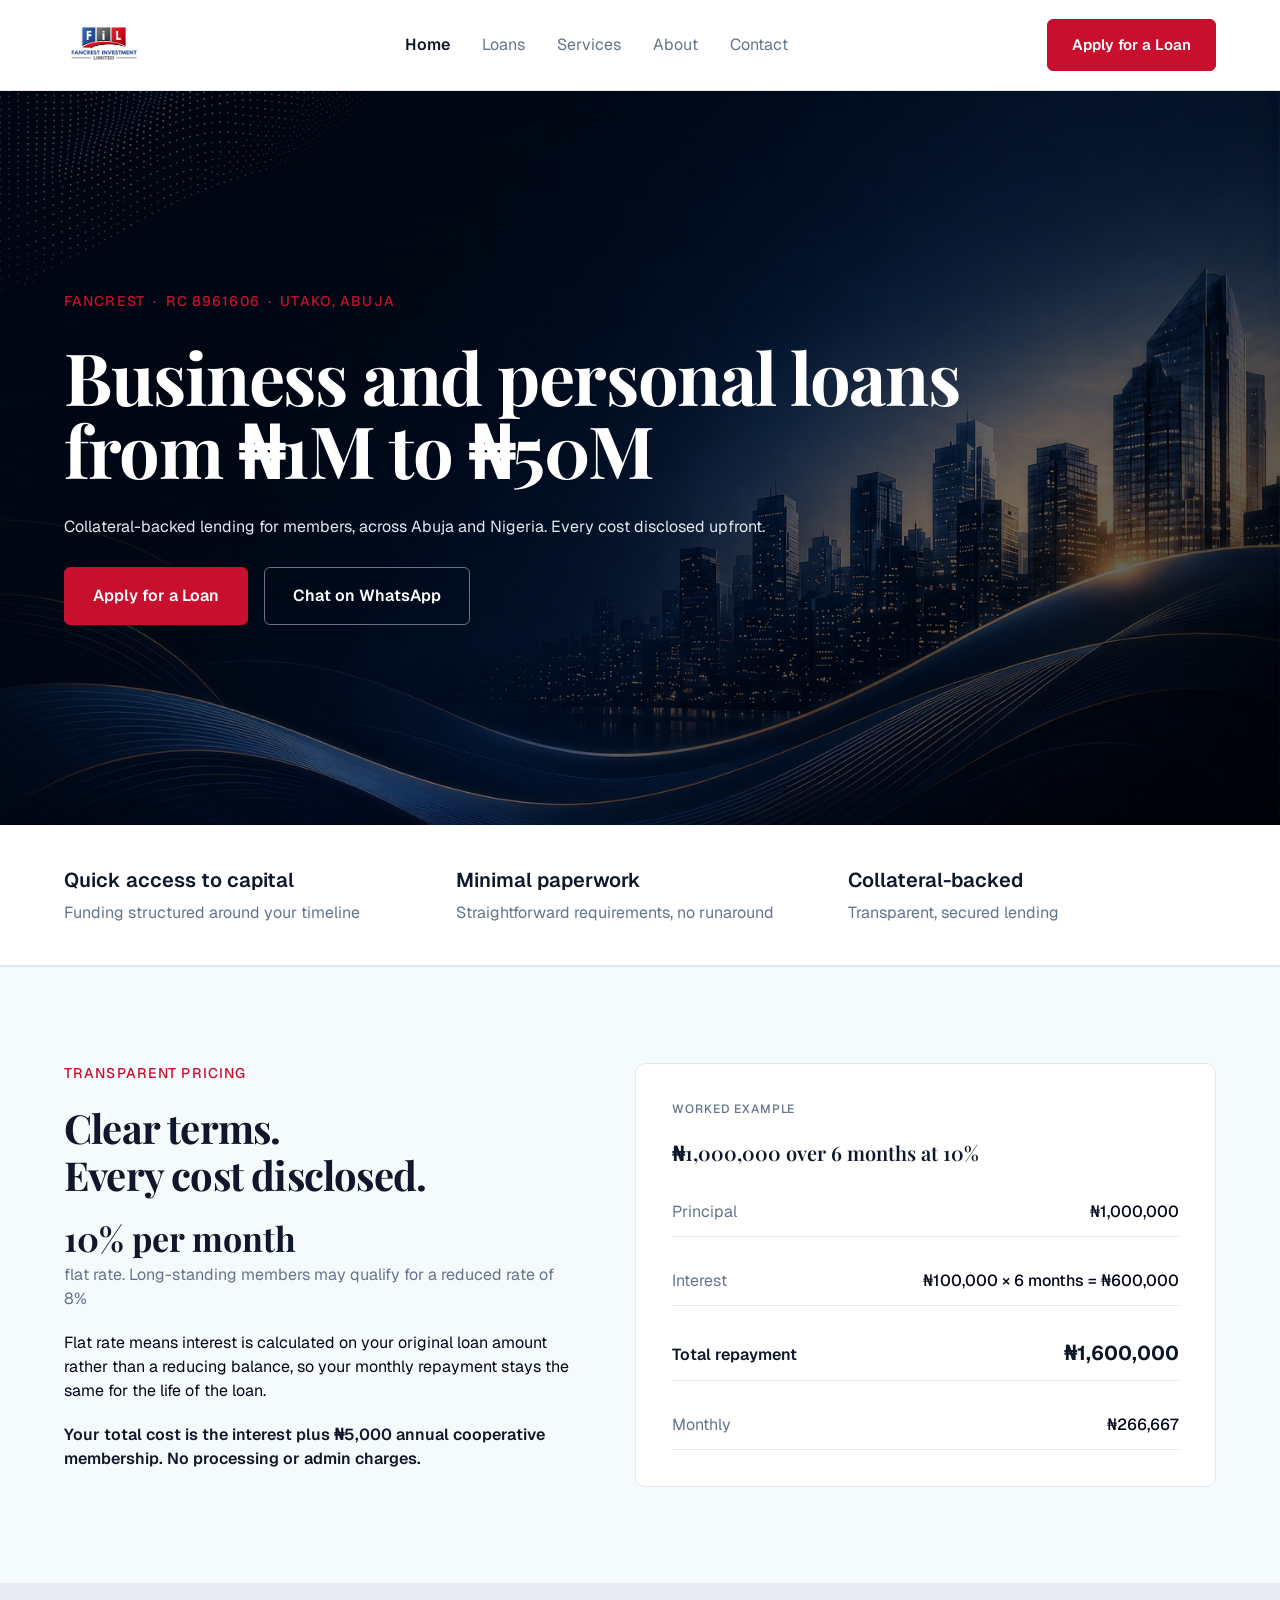
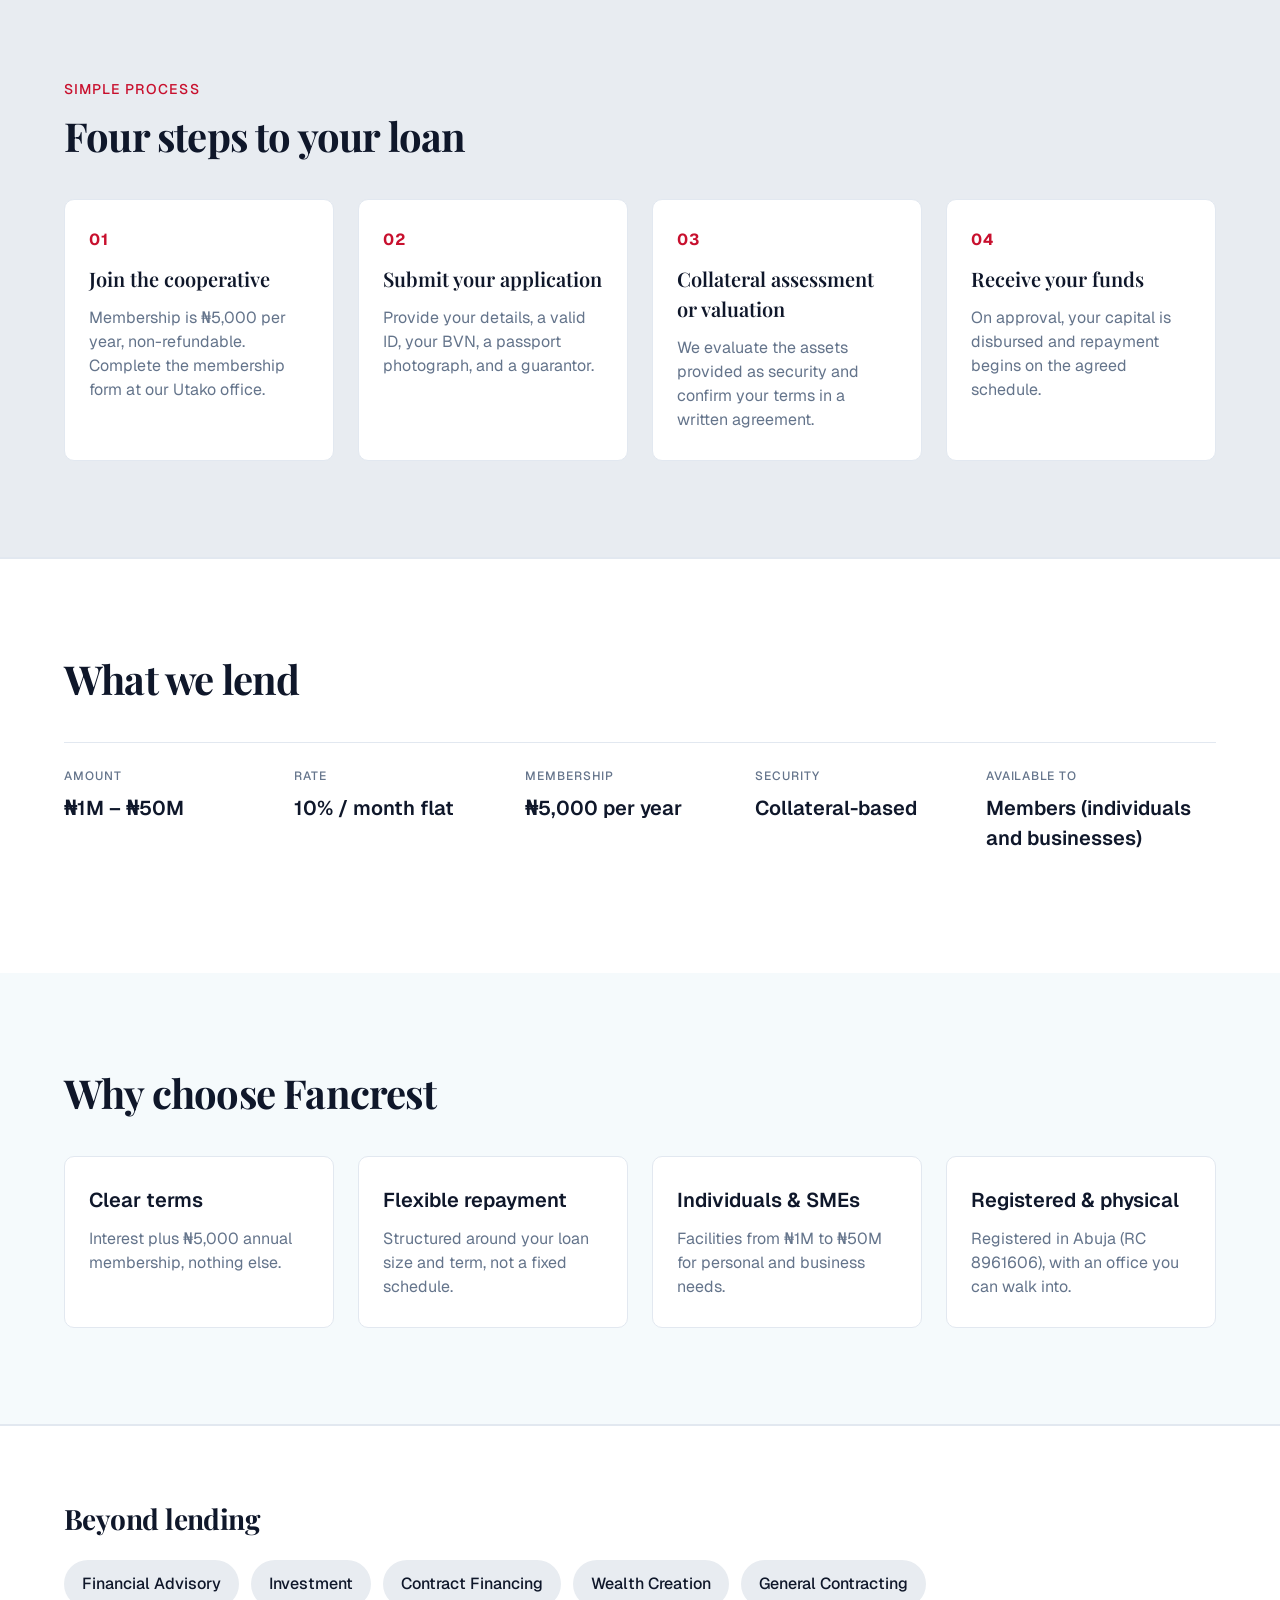
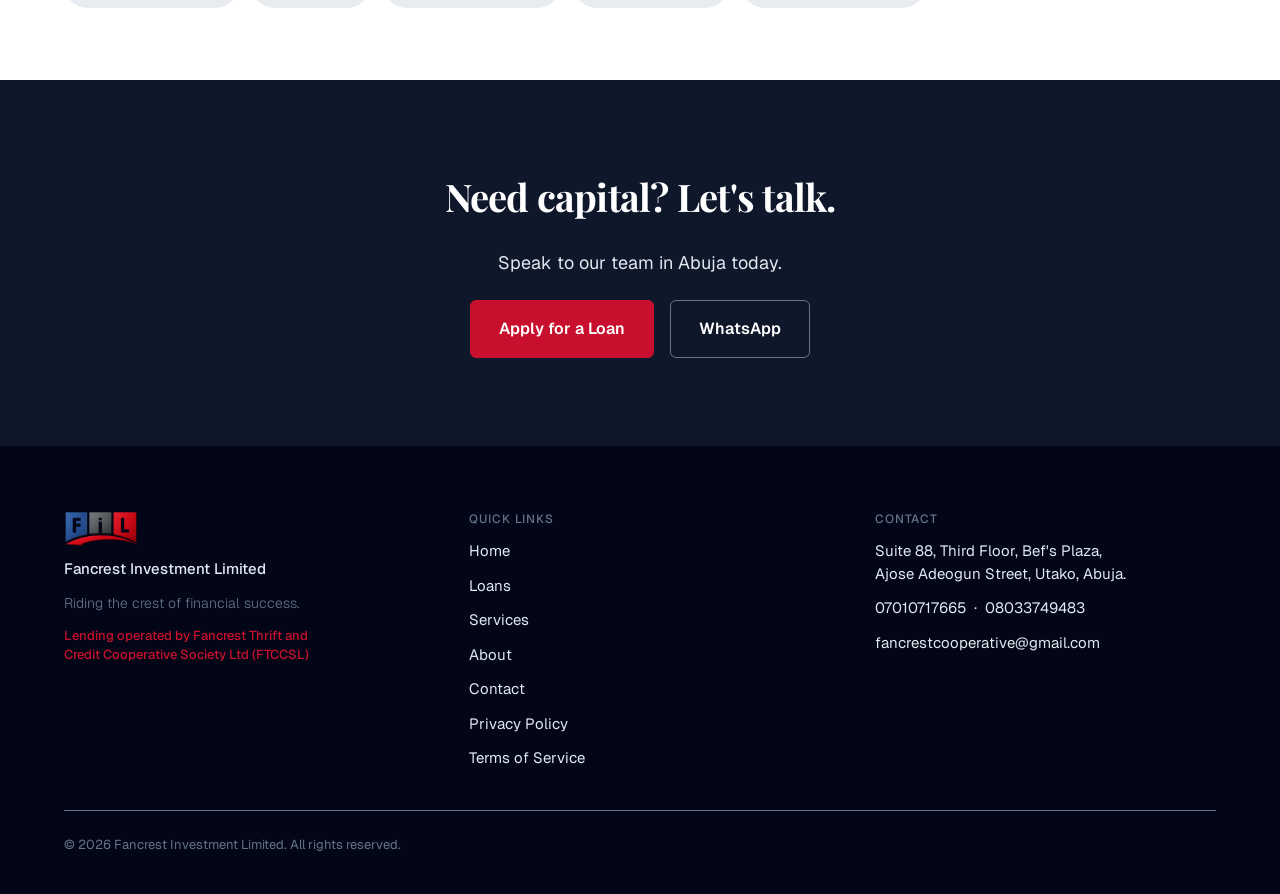
==== index.html @ 616acfeb "Fancrest website" ====
<!DOCTYPE html>
<html lang="en">
<head>
<meta charset="UTF-8">
<meta name="viewport" content="width=device-width, initial-scale=1">
<title>Fancrest Investment Limited: Business and personal loans from ₦1M to ₦50M</title>
<meta name="description" content="Collateral-backed lending for members, across Abuja and Nigeria. Every cost disclosed upfront. Fancrest Investment Limited, RC 8961606.">
<link rel="preconnect" href="https://fonts.googleapis.com">
<link rel="preconnect" href="https://fonts.gstatic.com" crossorigin>
<link href="https://fonts.googleapis.com/css2?family=Geist:wght@300;400;500;600;700&family=Playfair+Display:wght@600;700&display=swap" rel="stylesheet">
<link rel="icon" href="assets/fancrest-logo.png">
<link rel="stylesheet" href="styles.css">
<script>document.documentElement.classList.add('js');</script>
</head>
<body>

<!-- ============================ Nav (fixed to top) ============================ -->
<header class="site-nav">
  <div class="nav-inner">
    <a class="nav-logo" href="index.html" aria-label="Fancrest Investment Limited home page">
      <img src="assets/fancrest-logo.png" alt="Fancrest Investment Limited">
    </a>

    <nav class="nav-links" id="primary-nav" aria-label="Primary">
      <a href="index.html" class="is-current" aria-current="page">Home</a>
      <a href="loans.html">Loans</a>
      <a href="services.html">Services</a>
      <a href="about.html">About</a>
      <a href="contact.html">Contact</a>
    </nav>

    <div class="nav-actions">
      <a class="btn btn-primary btn-nav" href="contact.html">Apply for a Loan</a>
      <button class="nav-burger" type="button" aria-controls="primary-nav" aria-expanded="false">
        <span class="burger-bars" aria-hidden="true"></span>
        <span class="visually-hidden">Menu</span>
      </button>
    </div>
  </div>
</header>

<main>

  <!-- ============================ Hero ============================ -->
  <section class="hero">
    <div class="hero-media" aria-hidden="true">
      <img src="assets/hero-skyline.png" alt="">
      <span class="hero-scrim"></span>
    </div>

    <div class="container hero-inner">
      <p class="eyebrow eyebrow-on-dark">FANCREST&nbsp; ·&nbsp; RC 8961606&nbsp; ·&nbsp; UTAKO, ABUJA</p>
      <h1 class="hero-title">Business and personal loans from ₦1M to ₦50M</h1>
      <p class="hero-sub">Collateral-backed lending for members, across Abuja and Nigeria. Every cost disclosed upfront.</p>
      <div class="btn-row">
        <a class="btn btn-primary" href="contact.html">Apply for a Loan</a>
        <a class="btn btn-ghost" href="https://wa.me/2347010717665">Chat on WhatsApp</a>
      </div>
    </div>
  </section>

  <!-- ============================ Trust strip ============================ -->
  <section class="trust-strip">
    <div class="container trust-grid">
      <div class="trust-item">
        <p class="trust-title">Quick access to capital</p>
        <p class="trust-desc">Funding structured around your timeline</p>
      </div>
      <div class="trust-item">
        <p class="trust-title">Minimal paperwork</p>
        <p class="trust-desc">Straightforward requirements, no runaround</p>
      </div>
      <div class="trust-item">
        <p class="trust-title">Collateral-backed</p>
        <p class="trust-desc">Transparent, secured lending</p>
      </div>
    </div>
  </section>

  <!-- ============================ Rate transparency ============================ -->
  <section class="section section-rule rate">
    <div class="container rate-grid">

      <div class="rate-copy">
        <p class="eyebrow">TRANSPARENT PRICING</p>
        <h2 class="h2">Clear terms.<br>Every cost disclosed.</h2>

        <div class="rate-headline">
          <p class="rate-figure">10% per month</p>
          <p class="rate-note">flat rate. Long-standing members may qualify for a reduced rate of 8%</p>
        </div>

        <p class="body-text">Flat rate means interest is calculated on your original loan amount rather than a reducing balance, so your monthly repayment stays the same for the life of the loan.</p>
        <p class="body-text body-strong">Your total cost is the interest plus ₦5,000 annual cooperative membership. No processing or admin charges.</p>
      </div>

      <div class="card example-card">
        <p class="overline">WORKED EXAMPLE</p>
        <p class="example-title">₦1,000,000 over 6 months at 10%</p>

        <div class="example-row">
          <span class="example-label">Principal</span>
          <span class="example-value">₦1,000,000</span>
        </div>
        <div class="example-row">
          <span class="example-label">Interest</span>
          <span class="example-value">₦100,000 × 6 months = ₦600,000</span>
        </div>
        <div class="example-row example-row-total">
          <span class="example-label-total">Total repayment</span>
          <span class="example-value-total">₦1,600,000</span>
        </div>
        <div class="example-row">
          <span class="example-label">Monthly</span>
          <span class="example-value">₦266,667</span>
        </div>
      </div>

    </div>
  </section>

  <!-- ============================ How to get started ============================ -->
  <section class="section steps">
    <div class="container">
      <div class="section-head">
        <p class="eyebrow">SIMPLE PROCESS</p>
        <h2 class="h2">Four steps to your loan</h2>
      </div>

      <div class="steps-grid">
        <div class="card step">
          <p class="step-num">01</p>
          <p class="step-title">Join the cooperative</p>
          <p class="step-desc">Membership is ₦5,000 per year, non-refundable. Complete the membership form at our Utako office.</p>
        </div>
        <div class="card step">
          <p class="step-num">02</p>
          <p class="step-title">Submit your application</p>
          <p class="step-desc">Provide your details, a valid ID, your BVN, a passport photograph, and a guarantor.</p>
        </div>
        <div class="card step">
          <p class="step-num">03</p>
          <p class="step-title">Collateral assessment or valuation</p>
          <p class="step-desc">We evaluate the assets provided as security and confirm your terms in a written agreement.</p>
        </div>
        <div class="card step">
          <p class="step-num">04</p>
          <p class="step-title">Receive your funds</p>
          <p class="step-desc">On approval, your capital is disbursed and repayment begins on the agreed schedule.</p>
        </div>
      </div>
    </div>
  </section>

  <!-- ============================ What we lend ============================ -->
  <section class="section section-rule lend">
    <div class="container">
      <h2 class="h2 section-head">What we lend</h2>

      <dl class="detail-grid">
        <div class="detail">
          <dt class="overline">AMOUNT</dt>
          <dd class="detail-value">₦1M – ₦50M</dd>
        </div>
        <div class="detail">
          <dt class="overline">RATE</dt>
          <dd class="detail-value">10% / month flat</dd>
        </div>
        <div class="detail">
          <dt class="overline">MEMBERSHIP</dt>
          <dd class="detail-value">₦5,000 per year</dd>
        </div>
        <div class="detail">
          <dt class="overline">SECURITY</dt>
          <dd class="detail-value">Collateral-based</dd>
        </div>
        <div class="detail">
          <dt class="overline">AVAILABLE TO</dt>
          <dd class="detail-value">Members (individuals and businesses)</dd>
        </div>
      </dl>
    </div>
  </section>

  <!-- ============================ Why choose Fancrest ============================ -->
  <section class="section why">
    <div class="container">
      <h2 class="h2 section-head">Why choose Fancrest</h2>

      <div class="why-grid">
        <div class="card why-card">
          <p class="why-title">Clear terms</p>
          <p class="why-desc">Interest plus ₦5,000 annual membership, nothing else.</p>
        </div>
        <div class="card why-card">
          <p class="why-title">Flexible repayment</p>
          <p class="why-desc">Structured around your loan size and term, not a fixed schedule.</p>
        </div>
        <div class="card why-card">
          <p class="why-title">Individuals &amp; SMEs</p>
          <p class="why-desc">Facilities from ₦1M to ₦50M for personal and business needs.</p>
        </div>
        <div class="card why-card">
          <p class="why-title">Registered &amp; physical</p>
          <p class="why-desc">Registered in Abuja (RC 8961606), with an office you can walk into.</p>
        </div>
      </div>
    </div>
  </section>

  <!-- ============================ Beyond lending ============================ -->
  <section class="section section-rule beyond">
    <div class="container">
      <h2 class="h3">Beyond lending</h2>
      <ul class="chips">
        <li class="chip">Financial Advisory</li>
        <li class="chip">Investment</li>
        <li class="chip">Contract Financing</li>
        <li class="chip">Wealth Creation</li>
        <li class="chip">General Contracting</li>
      </ul>
    </div>
  </section>

  <!-- ============================ Closing CTA ============================ -->
  <section class="closing-cta">
    <div class="container closing-inner">
      <h2 class="closing-title">Need capital? Let's talk.</h2>
      <p class="closing-sub">Speak to our team in Abuja today.</p>
      <div class="btn-row">
        <a class="btn btn-primary" href="contact.html">Apply for a Loan</a>
        <a class="btn btn-ghost" href="https://wa.me/2347010717665">WhatsApp</a>
      </div>
    </div>
  </section>

</main>

<!-- ============================ Footer ============================ -->
<footer class="site-footer">
  <div class="container">
    <div class="footer-columns">

      <div class="footer-brand">
        <span class="footer-logo">
          <img src="assets/fancrest-logo.png" alt="Fancrest Investment Limited">
        </span>
        <p class="footer-company">Fancrest Investment Limited</p>
        <p class="footer-tagline">Riding the crest of financial success.</p>
        <p class="footer-coop">Lending operated by Fancrest Thrift and<br>Credit Cooperative Society Ltd (FTCCSL)</p>
      </div>

      <nav class="footer-col" aria-label="Quick links">
        <p class="overline">QUICK LINKS</p>
        <a href="index.html">Home</a>
        <a href="loans.html">Loans</a>
        <a href="services.html">Services</a>
        <a href="about.html">About</a>
        <a href="contact.html">Contact</a>
        <a href="#">Privacy Policy</a>
        <a href="#">Terms of Service</a>
      </nav>

      <div class="footer-col">
        <p class="overline">CONTACT</p>
        <address class="footer-address">
          Suite 88, Third Floor, Bef's Plaza,<br>
          Ajose Adeogun Street, Utako, Abuja.
        </address>
        <p class="footer-line">
          <a href="tel:+2347010717665">07010717665</a>&nbsp; ·&nbsp;
          <a href="tel:+2348033749483">08033749483</a>
        </p>
        <p class="footer-line">
          <a href="mailto:fancrestcooperative@gmail.com">fancrestcooperative@gmail.com</a>
        </p>
      </div>

    </div>

    <div class="footer-bottom">
      <p>© 2026 Fancrest Investment Limited. All rights reserved.</p>
    </div>
  </div>
</footer>

<!-- Sticky action bar, mobile only -->
<div class="mobile-bar">
  <a class="btn btn-primary" href="contact.html">Apply for a Loan</a>
  <a class="btn btn-outline" href="https://wa.me/2347010717665">WhatsApp</a>
</div>

<script>
(function () {
  var nav   = document.querySelector('.site-nav');
  var btn   = nav && nav.querySelector('.nav-burger');
  var panel = document.getElementById('primary-nav');

  // Without all three, the CSS would hide the links behind a button that
  // cannot open them. Drop the flag and leave the links visible instead.
  if (!nav || !btn || !panel) {
    document.documentElement.classList.remove('js');
    return;
  }

  function setOpen(open) {
    nav.classList.toggle('is-open', open);
    btn.setAttribute('aria-expanded', open ? 'true' : 'false');
  }

  btn.addEventListener('click', function () {
    setOpen(!nav.classList.contains('is-open'));
  });

  // Close after choosing a destination, or on Escape.
  Array.prototype.forEach.call(panel.querySelectorAll('a'), function (link) {
    link.addEventListener('click', function () { setOpen(false); });
  });

  document.addEventListener('keydown', function (e) {
    if ((e.key === 'Escape' || e.keyCode === 27) && nav.classList.contains('is-open')) {
      setOpen(false);
      btn.focus();
    }
  });
})();
</script>

</body>
</html>
---- styles.css ----
/* =====================================================================
   Fancrest — Home
   Built from Figma: file 5HPvo4VsJf4KyCclDXENmG
   Section "fancrest  with illustration" › frame "Home" (node 105:8652)
   Desktop reference width 1440. Mobile breakpoint at max-width 768px.
   ===================================================================== */

/* ---------------------------------------------------------------------
   Theme tokens
   Colours below mirror the Figma colour variables 1:1. Never hardcode a
   hex value in a rule — add or reuse a token here instead.
   --------------------------------------------------------------------- */
:root {
  /* Figma variables — color/* */
  --color-navy:       #0f172a;
  --color-red-cta:    #c8102e;  /* CTA buttons only */
  --color-card:       #ffffff;
  --color-border:     #e2e8f0;
  --color-muted:      #e8ecf1;
  --color-muted-fg:   #64748b;
  --color-foreground: #020617;
  --color-background: #f8fafc;
  --color-success:    #059669;  /* WhatsApp / primary contact method */

  /* Canvas fill of the Home frame (local frame fill, not a published variable) */
  --color-page: #f5fafc;

  /* Type */
  --font-heading: "Playfair Display", Georgia, "Times New Roman", serif;
  --font-body: "Geist", -apple-system, BlinkMacSystemFont, "Segoe UI", Roboto, Helvetica, Arial, sans-serif;

  /* Layout */
  --nav-h: 91px;
  --gutter: 64px;
  --section-y: 96px;
  --content-max: 1312px;  /* 1440 frame minus the 64px gutters */
  --radius-card: 10px;
  --radius-btn: 6px;

  /* Card elevation used on the Loans page (navy at 8%) */
  --shadow-card: 0 2px 12px rgba(15, 23, 42, .08);

  /* Panel elevation used on the Services illustration panels and photo */
  --shadow-panel: 0 4px 6px -1px rgba(0, 0, 0, .1), 0 2px 4px -2px rgba(0, 0, 0, .1);
}

/* ---------------------------------------------------------------------
   Reset / base
   --------------------------------------------------------------------- */
*,
*::before,
*::after { box-sizing: border-box; }

html { -webkit-text-size-adjust: 100%; }

body {
  margin: 0;
  padding-top: var(--nav-h);       /* clears the fixed nav */
  background: var(--color-page);
  color: var(--color-foreground);
  font-family: var(--font-body);
  font-size: 16px;
  line-height: 1.5;
  -webkit-font-smoothing: antialiased;
}

h1, h2, h3, p, dl, dd, figure { margin: 0; }
ul { margin: 0; padding: 0; list-style: none; }
img { display: block; max-width: 100%; }
address { font-style: normal; }

a { color: inherit; }

:focus-visible {
  outline: 2px solid var(--color-red-cta);
  outline-offset: 3px;
}

/* ---------------------------------------------------------------------
   Layout primitives
   --------------------------------------------------------------------- */
.container {
  width: 100%;
  max-width: var(--content-max);
  margin-inline: auto;
}

.section {
  padding: var(--section-y) var(--gutter);
}

/* 2px top rule used between several bands */
.section-rule { border-top: 2px solid var(--color-border); }

.section-head { margin-bottom: 40px; }

/* ---------------------------------------------------------------------
   Shared type
   --------------------------------------------------------------------- */
.eyebrow {
  font-size: 14px;
  font-weight: 500;
  letter-spacing: 1.12px;
  color: var(--color-red-cta);
}

.overline {
  font-size: 12px;
  font-weight: 500;
  letter-spacing: 0.96px;
  color: var(--color-muted-fg);
}

.h2 {
  font-family: var(--font-heading);
  font-size: 40px;
  font-weight: 700;
  line-height: 1.18;
  letter-spacing: -0.8px;
  color: var(--color-navy);
}

.h3 {
  font-family: var(--font-heading);
  font-size: 28px;
  font-weight: 700;
  line-height: 1.5;
  letter-spacing: -0.56px;
  color: var(--color-navy);
}

.body-text { color: var(--color-foreground); }
.body-strong { font-weight: 600; color: var(--color-navy); }

.card {
  background: var(--color-card);
  border: 1px solid var(--color-border);
  border-radius: var(--radius-card);
}

/* ---------------------------------------------------------------------
   Buttons
   --------------------------------------------------------------------- */
.btn {
  display: inline-flex;
  align-items: center;
  justify-content: center;
  padding: 16px 28px;
  border-radius: var(--radius-btn);
  font-size: 16px;
  font-weight: 600;
  line-height: 1.5;
  text-decoration: none;
  white-space: nowrap;
  transition: background-color .18s ease, border-color .18s ease, opacity .18s ease;
}

.btn-primary {
  background: var(--color-red-cta);
  color: var(--color-card);
  border: 1.5px solid var(--color-red-cta);
}
.btn-primary:hover { opacity: .9; }

.btn-ghost {
  background: transparent;
  color: var(--color-card);
  border: 1.5px solid var(--color-muted-fg);
}
.btn-ghost:hover { border-color: var(--color-card); }

/* Outlined button for light backgrounds (sticky mobile bar) */
.btn-outline {
  background: transparent;
  color: var(--color-navy);
  border: 1.5px solid var(--color-border);
}
.btn-outline:hover { border-color: var(--color-muted-fg); }

.btn-row {
  display: flex;
  flex-wrap: wrap;
  gap: 16px;
}

/* ---------------------------------------------------------------------
   Nav — fixed to the top of the page
   --------------------------------------------------------------------- */
.site-nav {
  position: fixed;
  inset: 0 0 auto 0;
  z-index: 100;
  height: var(--nav-h);
  padding: 0 var(--gutter);
  background: var(--color-card);
  border-bottom: 1px solid var(--color-border);
}

.nav-inner {
  display: flex;
  align-items: center;
  align-content: center;
  justify-content: space-between;
  gap: 24px;
  height: 100%;
  max-width: var(--content-max);
  margin-inline: auto;
}

.nav-logo { flex-shrink: 0; }

.nav-logo img {
  width: 81px;
  height: 40px;
  object-fit: cover;
}

.nav-links {
  display: flex;
  align-items: center;
  gap: 32px;
  font-size: 16px;
}

.nav-links a {
  color: var(--color-muted-fg);
  text-decoration: none;
  white-space: nowrap;
}

.nav-links a:hover { color: var(--color-navy); }

.nav-links .is-current {
  color: var(--color-navy);
  font-weight: 600;
}

.btn-nav {
  padding: 14px 24px;
  font-size: 15px;
}

.nav-actions {
  display: flex;
  align-items: center;
  gap: 12px;
  flex-shrink: 0;
}

/* Hamburger — 44x44 hit target, revealed below 768px */
.nav-burger {
  display: none;
  position: relative;
  width: 44px;
  height: 44px;
  padding: 0;
  border: 1px solid var(--color-border);
  border-radius: var(--radius-btn);
  background: var(--color-card);
  cursor: pointer;
}

.burger-bars,
.burger-bars::before,
.burger-bars::after {
  position: absolute;
  left: 50%;
  width: 20px;
  height: 2px;
  margin-left: -10px;
  background: var(--color-navy);
  transition: transform .2s ease, opacity .2s ease;
}

.burger-bars {
  top: 50%;
  margin-top: -1px;
}

.burger-bars::before,
.burger-bars::after {
  content: "";
  left: 0;
  margin-left: 0;
}

.burger-bars::before { top: -6px; }
.burger-bars::after  { top: 6px; }

/* Bars morph into a cross while the panel is open */
.site-nav.is-open .burger-bars { background: transparent; }
.site-nav.is-open .burger-bars::before { transform: translateY(6px) rotate(45deg); }
.site-nav.is-open .burger-bars::after  { transform: translateY(-6px) rotate(-45deg); }

.visually-hidden {
  position: absolute;
  width: 1px;
  height: 1px;
  margin: -1px;
  padding: 0;
  overflow: hidden;
  clip-path: inset(50%);
  white-space: nowrap;
}

/* ---------------------------------------------------------------------
   Sticky action bar — mobile only, shown at the 768px breakpoint
   --------------------------------------------------------------------- */
.mobile-bar { display: none; }

/* ---------------------------------------------------------------------
   Hero
   --------------------------------------------------------------------- */
.hero {
  position: relative;
  padding: 200px var(--gutter);
  overflow: hidden;
  isolation: isolate;
}

.hero-media {
  position: absolute;
  inset: 0;
  z-index: -1;
}

.hero-media img {
  width: 100%;
  height: 100%;
  object-fit: cover;
}

.hero-scrim {
  position: absolute;
  inset: 0;
  background: linear-gradient(
    131.2deg,
    rgba(0, 0, 0, .571) 27.573%,
    rgba(0, 0, 0, .442) 56.012%,
    rgba(0, 0, 0, .68)  92.622%
  );
}

/* Copy sits in the shared container so it stays flush with every other
   band's left edge; the 900px cap reproduces the frame's copy column. */
.hero-inner {
  display: flex;
  flex-direction: column;
  align-items: flex-start;
  gap: 28px;
}

.hero-inner > * { max-width: 900px; }

.eyebrow-on-dark { color: var(--color-red-cta); }

.hero-title {
  font-family: var(--font-heading);
  font-size: 72px;
  font-weight: 700;
  line-height: 1.02;
  letter-spacing: -1.44px;
  color: var(--color-card);
}

.hero-sub {
  max-width: 708px;
  font-size: 16px;
  color: var(--color-border);
}

/* ---------------------------------------------------------------------
   Trust strip
   --------------------------------------------------------------------- */
.trust-strip {
  background: var(--color-card);
  padding: 40px var(--gutter);
}

.trust-grid {
  display: flex;
  gap: 24px;
}

.trust-item {
  flex: 1 1 0;
  min-width: 0;
  display: flex;
  flex-direction: column;
  gap: 6px;
}

.trust-title {
  font-size: 20px;
  font-weight: 600;
  color: var(--color-navy);
}

.trust-desc { color: var(--color-muted-fg); }

/* ---------------------------------------------------------------------
   Rate transparency
   --------------------------------------------------------------------- */
.rate-grid {
  display: flex;
  align-items: flex-start;
  gap: 64px;
}

.rate-copy {
  flex: 1 1 0;
  min-width: 0;
  display: flex;
  flex-direction: column;
  gap: 20px;
}

.rate-headline {
  display: flex;
  flex-direction: column;
  gap: 4px;
}

.rate-figure {
  font-family: var(--font-heading);
  font-size: 34px;
  font-weight: 700;
  line-height: 1.2;
  color: var(--color-navy);
}

.rate-note { color: var(--color-muted-fg); }

.example-card {
  flex: 1 1 0;
  min-width: 0;
  display: flex;
  flex-direction: column;
  gap: 20px;
  padding: 36px;
}

.example-title {
  font-family: var(--font-heading);
  font-size: 20px;
  font-weight: 600;
  color: var(--color-navy);
}

.example-row {
  display: flex;
  align-items: baseline;
  justify-content: space-between;
  gap: 16px;
  padding: 12px 0;
  border-bottom: 1px solid var(--color-border);
}

.example-label { color: var(--color-muted-fg); }

.example-value {
  font-weight: 500;
  color: var(--color-foreground);
  text-align: right;
}

.example-row-total { color: var(--color-navy); }

.example-label-total {
  font-size: 16px;
  font-weight: 600;
}

.example-value-total {
  font-size: 20px;
  font-weight: 700;
  text-align: right;
}

/* ---------------------------------------------------------------------
   How to get started
   --------------------------------------------------------------------- */
.steps { background: var(--color-muted); }

.section-head .eyebrow { margin-bottom: 12px; }

.steps-grid {
  display: flex;
  align-items: stretch;
  gap: 24px;
}

.step {
  flex: 1 1 0;
  min-width: 0;
  display: flex;
  flex-direction: column;
  gap: 12px;
  padding: 28px 24px;
}

.step-num {
  font-size: 16px;
  font-weight: 700;
  letter-spacing: 0.64px;
  color: var(--color-red-cta);
}

.step-title {
  font-family: var(--font-heading);
  font-size: 20px;
  font-weight: 600;
  color: var(--color-navy);
}

.step-desc { color: var(--color-muted-fg); }

/* ---------------------------------------------------------------------
   What we lend
   --------------------------------------------------------------------- */
.lend { background: var(--color-card); }

.detail-grid { display: flex; }

.detail {
  flex: 1 1 0;
  min-width: 0;
  display: flex;
  flex-direction: column;
  gap: 8px;
  padding: 24px 24px 24px 0;
  border-top: 1px solid var(--color-border);
}

.detail dd { margin: 0; }

.detail-value {
  font-size: 20px;
  font-weight: 600;
  color: var(--color-navy);
}

/* ---------------------------------------------------------------------
   Why choose Fancrest
   --------------------------------------------------------------------- */
.why-grid {
  display: flex;
  align-items: stretch;
  gap: 24px;
}

.why-card {
  flex: 1 1 0;
  min-width: 0;
  display: flex;
  flex-direction: column;
  gap: 12px;
  padding: 28px 24px;
}

.why-title {
  font-size: 20px;
  font-weight: 600;
  color: var(--color-navy);
}

.why-desc { color: var(--color-muted-fg); }

/* ---------------------------------------------------------------------
   Beyond lending
   --------------------------------------------------------------------- */
.beyond {
  background: var(--color-card);
  padding-block: 72px;
}

.beyond .h3 { margin-bottom: 20px; }

.chips {
  display: flex;
  flex-wrap: wrap;
  gap: 12px;
}

.chip {
  padding: 12px 18px;
  border-radius: 999px;
  background: var(--color-muted);
  font-size: 16px;
  font-weight: 500;
  color: var(--color-navy);
}

/* ---------------------------------------------------------------------
   Closing CTA
   --------------------------------------------------------------------- */
.closing-cta {
  background: var(--color-navy);
  padding: 88px var(--gutter);
}

.closing-inner {
  display: flex;
  flex-direction: column;
  align-items: center;
  gap: 24px;
  text-align: center;
}

.closing-inner .btn-row { justify-content: center; }

.closing-title {
  font-family: var(--font-heading);
  font-size: 38px;
  font-weight: 700;
  line-height: 1.5;
  letter-spacing: -0.76px;
  color: var(--color-card);
}

.closing-sub {
  font-size: 18px;
  color: var(--color-border);
}

/* ---------------------------------------------------------------------
   Footer
   --------------------------------------------------------------------- */
.site-footer {
  background: var(--color-foreground);
  padding: 64px var(--gutter) 40px;
}

.footer-columns {
  display: flex;
  align-items: flex-start;
  gap: 64px;
  margin-bottom: 40px;
}

.footer-brand,
.footer-col {
  flex: 1 1 0;
  min-width: 0;
  display: flex;
  flex-direction: column;
  gap: 12px;
}

/* Footer lockup crops into the logo mark, matching the frame's image fill */
.footer-logo {
  position: relative;
  display: block;
  width: 73px;
  height: 36px;
  overflow: hidden;
}

.footer-logo img {
  position: absolute;
  left: -38.66%;
  top: -38.1%;
  width: 180.49%;
  height: 243.81%;
  max-width: none;
}

.footer-company {
  font-size: 15px;
  font-weight: 500;
  color: var(--color-border);
}

.footer-tagline {
  font-size: 14px;
  font-weight: 300;
  color: var(--color-muted-fg);
}

.footer-coop {
  font-size: 13px;
  font-weight: 500;
  color: var(--color-red-cta);
}

.footer-col a,
.footer-address,
.footer-line {
  font-size: 15px;
  color: var(--color-border);
  text-decoration: none;
}

.footer-col a:hover { text-decoration: underline; }

.footer-bottom {
  padding-top: 24px;
  border-top: 1px solid var(--color-muted-fg);
}

.footer-bottom p {
  font-size: 13px;
  color: var(--color-muted-fg);
}

/* =====================================================================
   Loans page
   Figma: section "fancrest  with illustration" › frame "Loans" (105:8340)
   Everything above is shared; only the bands unique to Loans live here.
   ===================================================================== */

/* Loans paints its canvas with the published background token, and sets
   its section rhythm 8px tighter than Home */
.page-loans {
  background: var(--color-background);
  --section-y: 88px;
}

/* Inner-page heading sizes — Loans sets its section headings 2px smaller
   than Home, and its two-column subheads run tighter */
.h2-md { font-size: 38px; letter-spacing: -0.76px; }
.h3-tight { line-height: 1.2; }

.stack-24,
.stack-32 {
  display: flex;
  flex-direction: column;
  align-items: flex-start;
  width: 100%;
}

.stack-24 { gap: 24px; }
.stack-32 { gap: 32px; }

/* --- Hero: copy beside an at-a-glance card ------------------------------ */
.hero-split { padding-block: 96px; }

.hero-split .hero-scrim {
  background: linear-gradient(
    137.52deg,
    rgba(0, 0, 0, .571) 27.573%,
    rgba(0, 0, 0, .442) 56.012%,
    rgba(0, 0, 0, .68)  92.622%
  );
}

.hero-split-grid {
  display: flex;
  align-items: center;
  gap: 64px;
}

.hero-copy {
  flex: 1 1 0;
  min-width: 0;
  display: flex;
  flex-direction: column;
  align-items: flex-start;
  gap: 24px;
}

.hero-title-md {
  font-family: var(--font-heading);
  font-size: 48px;
  font-weight: 700;
  line-height: 1.12;
  letter-spacing: -0.96px;
  color: var(--color-card);
}

.glance-card {
  flex: 1 1 0;
  min-width: 0;
  padding: 32px;
  background: var(--color-card);
  border-radius: var(--radius-card);
  box-shadow: var(--shadow-card);
}

.glance-row {
  display: flex;
  align-items: baseline;
  justify-content: space-between;
  gap: 16px;
  padding: 14px 0;
  border-bottom: 1px solid var(--color-border);
}

.glance-label {
  font-size: 15px;
  color: var(--color-muted-fg);
}

.glance-value {
  font-size: 16px;
  font-weight: 600;
  color: var(--color-navy);
  text-align: right;
}

/* --- Membership explainer ----------------------------------------------- */
.membership {
  background: var(--color-muted);
  padding: 44px var(--gutter);
}

.membership-inner {
  display: flex;
  align-items: center;
  gap: 40px;
}

.membership-copy {
  flex: 1 1 0;
  min-width: 0;
  display: flex;
  flex-direction: column;
  gap: 8px;
}

.membership .btn {
  flex-shrink: 0;
  padding: 16px 24px;
}

/* --- Who we lend to ------------------------------------------------------ */
.type-grid {
  display: flex;
  align-items: stretch;
  gap: 24px;
  width: 100%;
}

.type-card {
  flex: 1 1 0;
  min-width: 0;
  display: flex;
  flex-direction: column;
  gap: 10px;
  padding: 28px 26px;
  background: var(--color-background);
  border: 1px solid var(--color-border);
  border-radius: var(--radius-card);
  box-shadow: var(--shadow-card);
}

/* Both lines run at 20px in the frame */
.type-title,
.type-desc { font-size: 20px; }

.type-title {
  font-weight: 600;
  color: var(--color-navy);
}

.type-desc { color: var(--color-muted-fg); }

/* --- Rate and terms ------------------------------------------------------ */
.rate-terms { background: var(--color-background); }

.examples-grid {
  display: flex;
  align-items: stretch;
  gap: 24px;
  width: 100%;
}

.example-card-sm {
  flex: 1 1 0;
  min-width: 0;
  display: flex;
  flex-direction: column;
  gap: 14px;
  padding: 32px;
  background: var(--color-card);
  border: 1px solid var(--color-border);
  border-radius: var(--radius-card);
}

/* Loans sets this in the body face, unlike the Home worked example */
.example-title-sm {
  font-size: 20px;
  font-weight: 600;
  color: var(--color-navy);
}

.example-row-sm {
  display: flex;
  align-items: baseline;
  justify-content: space-between;
  gap: 12px;
  padding: 11px 0;
  border-bottom: 1px solid var(--color-border);
  font-size: 14px;
}

.example-row-sm .example-label-total { font-size: 14px; }
.example-row-sm .example-value-total { font-size: 18px; }

.note-strong {
  font-size: 15px;
  font-weight: 500;
  color: var(--color-navy);
}

/* --- Collateral and requirements ----------------------------------------- */
.collateral-grid {
  display: flex;
  align-items: flex-start;
  gap: 48px;
  width: 100%;
}

.collateral-col {
  flex: 1 1 0;
  min-width: 0;
  display: flex;
  flex-direction: column;
  gap: 16px;
}

.spec-list {
  display: flex;
  flex-direction: column;
  gap: 16px;
  width: 100%;
  padding: 32px;
  background: var(--color-background);
  border: 1px solid var(--color-border);
  border-radius: 8px;
}

.spec-item {
  display: flex;
  flex-direction: column;
  gap: 3px;
}

.spec-term {
  font-size: 16px;
  font-weight: 600;
  color: var(--color-navy);
}

.spec-desc {
  font-size: 14px;
  color: var(--color-muted-fg);
}

/* --- FAQ ------------------------------------------------------------------ */
.faq { background: var(--color-background); }

.faq-list {
  display: flex;
  flex-direction: column;
  width: 100%;
}

.faq-item {
  display: flex;
  flex-direction: column;
  gap: 8px;
  padding: 22px 0;
  border-bottom: 1px solid var(--color-border);
}

.faq-q {
  font-size: 20px;
  font-weight: 600;
  color: var(--color-navy);
}

.faq-a { color: var(--color-muted-fg); }

/* =====================================================================
   Services page
   Figma: section "fancrest  with illustration" › frame "services" (105:8803)
   ===================================================================== */

.page-services { background: var(--color-card); }

/* --- Centred hero -------------------------------------------------------- */
.hero-center { padding-block: 96px; }

.hero-center .hero-scrim {
  background: linear-gradient(
    151.19deg,
    rgba(0, 0, 0, .571) 27.573%,
    rgba(0, 0, 0, .442) 56.012%,
    rgba(0, 0, 0, .68)  92.622%
  );
}

.hero-center-inner {
  display: flex;
  flex-direction: column;
  align-items: center;
  gap: 32px;
  text-align: center;
}

.hero-title-lg {
  max-width: 720px;
  font-family: var(--font-heading);
  font-size: 80px;
  font-weight: 700;
  line-height: 1;
  letter-spacing: -1.6px;
  color: var(--color-card);
}

.hero-center-inner .hero-sub { max-width: 720px; }

/* --- Alternating service bands ------------------------------------------- */
/* Inline padding and container width come from the shared tokens so the
   bands line up with the nav, footer and every other page. The Figma frame
   insets these bands to 100px against 64px elsewhere; that inconsistency is
   deliberately not reproduced. */
.service-band { padding: 80px var(--gutter); }

.band-white { background: var(--color-card); }
.band-muted { background: var(--color-muted); }

.service-row {
  display: flex;
  align-items: center;
  justify-content: center;
  gap: 48px;
}

.service-copy {
  flex: 1 1 0;
  min-width: 0;
  display: flex;
  flex-direction: column;
  align-items: flex-start;
  gap: 16px;
}

.service-title {
  font-family: var(--font-heading);
  font-size: 40px;
  font-weight: 600;
  line-height: 1.18;
  letter-spacing: -0.4px;
  color: var(--color-navy);
}

/* Lending sets its heading smaller than the five that follow */
.service-title-sm {
  font-size: 32px;
  letter-spacing: -0.32px;
}

.service-desc {
  font-size: 17px;
  color: var(--color-muted-fg);
}

.service-desc-sm { font-size: 16px; }

.service-link {
  font-size: 15px;
  font-weight: 600;
  color: var(--color-red-cta);
  text-decoration: none;
}

.service-link:hover { text-decoration: underline; }

/* Illustration panel — holds an exported SVG at its designed 420x298 */
.illus-panel {
  flex-shrink: 0;
  width: 476px;
  padding: 28px;
  display: flex;
  align-items: center;
  justify-content: center;
  border: 1px solid var(--color-border);
  border-radius: 14px;
  box-shadow: var(--shadow-panel);
}

.illus-panel img {
  width: 420px;
  height: 298px;
}

/* Panel sits in the opposite tone to its band */
.band-white .illus-panel { background: var(--color-muted); }
.band-muted .illus-panel { background: var(--color-card); }

/* Lending keeps the real office photograph rather than an illustration */
.service-photo {
  flex-shrink: 0;
  border-radius: 2px;
  overflow: hidden;
  box-shadow: var(--shadow-panel);
}

.service-photo img {
  width: 468px;
  height: 352px;
  object-fit: cover;
}

/* Loan facts under the Lending copy */
.fact-list { width: 100%; }

.fact-row {
  display: flex;
  align-items: baseline;
  justify-content: space-between;
  gap: 16px;
  padding: 12px 0;
  border-bottom: 1px solid var(--color-border);
}

.fact-label {
  font-size: 14px;
  color: var(--color-muted-fg);
}

.fact-value {
  font-size: 15px;
  font-weight: 600;
  color: var(--color-navy);
  text-align: right;
}

.btn-compact {
  padding: 15px 26px;
  font-size: 15px;
}

/* =====================================================================
   About page
   Figma: section "fancrest  with illustration" › frame "About" (105:8212)
   ===================================================================== */

.page-about {
  background: var(--color-background);
  --section-y: 88px;
}

/* --- Who we are ---------------------------------------------------------- */
.about-grid {
  display: flex;
  align-items: flex-start;
  gap: 64px;
  width: 100%;
}

.about-copy {
  flex: 1 1 0;
  min-width: 0;
  display: flex;
  flex-direction: column;
  gap: 18px;
}

.about-lead { color: var(--color-foreground); }

.about-close {
  font-weight: 500;
  color: var(--color-navy);
}

.about-photo { flex-shrink: 0; }

.about-photo img {
  width: 531px;
  height: 400px;
  object-fit: cover;
}

/* --- Mission and vision -------------------------------------------------- */
.mv-row {
  display: flex;
  align-items: stretch;
  gap: 24px;
  width: 100%;
}

.mv-card {
  flex: 1 1 0;
  min-width: 0;
  display: flex;
  flex-direction: column;
  gap: 12px;
  padding: 32px;
}

.mv-title {
  font-family: var(--font-heading);
  font-size: 22px;
  font-weight: 600;
  color: var(--color-navy);
}

.mv-desc { color: var(--color-muted-fg); }

/* --- What we stand for (navy band) --------------------------------------- */
.values-band { background: var(--color-navy); }

.values-title {
  width: 100%;
  color: var(--color-card);
  text-align: center;
}

.values-row {
  display: flex;
  align-items: flex-start;
  gap: 24px;
  width: 100%;
}

.value-item {
  flex: 1 1 0;
  min-width: 0;
  display: flex;
  flex-direction: column;
  align-items: center;
  justify-content: center;
  gap: 8px;
  padding-top: 20px;
  text-align: center;
}

/* Each icon keeps its own exported dimensions — set per <img>, never here */
.value-icon {
  flex-shrink: 0;
  display: flex;
  align-items: center;
  justify-content: center;
  width: 64px;
  height: 64px;
  border: 1px solid var(--color-red-cta);
  border-radius: 8px;
}

.value-name {
  font-size: 20px;
  font-weight: 600;
  color: var(--color-card);
}

.value-desc {
  font-size: 14px;
  color: var(--color-border);
}

/* --- What we do ---------------------------------------------------------- */
.dowhat-grid {
  display: flex;
  align-items: flex-start;
  width: 100%;
}

.dowhat-item {
  flex: 1 1 0;
  min-width: 0;
  display: flex;
  flex-direction: column;
  gap: 8px;
  padding: 24px 20px 24px 0;
  border-top: 1px solid var(--color-border);
}

.dowhat-title {
  font-size: 16px;
  font-weight: 600;
  color: var(--color-navy);
}

.dowhat-desc {
  font-size: 14px;
  color: var(--color-muted-fg);
}

/* --- Credentials --------------------------------------------------------- */
.cred-row {
  display: flex;
  align-items: stretch;
  gap: 24px;
  width: 100%;
}

.cred-card {
  flex: 1 1 0;
  min-width: 0;
  display: flex;
  flex-direction: column;
  gap: 8px;
  padding: 24px;
}

.cred-value {
  font-size: 16px;
  font-weight: 600;
  color: var(--color-navy);
}

/* =====================================================================
   Contact page
   Figma: section "fancrest  with illustration" › frame "Contact" (105:8544)
   ===================================================================== */

.page-contact {
  background: var(--color-background);
  --section-y: 88px;
}

.contact-grid {
  display: flex;
  align-items: flex-start;
  gap: 64px;
  width: 100%;
}

.contact-col {
  flex: 1 1 0;
  min-width: 0;
  display: flex;
  flex-direction: column;
  align-items: flex-start;
  gap: 24px;
}

.contact-h2 {
  font-family: var(--font-heading);
  font-size: 32px;
  font-weight: 700;
  line-height: 1.2;
  letter-spacing: -0.64px;
  color: var(--color-navy);
}

/* --- WhatsApp, the primary method ---------------------------------------- */
.method-primary {
  width: 100%;
  display: flex;
  flex-direction: column;
  gap: 10px;
  padding: 24px;
  background: var(--color-background);
  border: 1.5px solid var(--color-success);
  border-radius: var(--radius-card);
  box-shadow: var(--shadow-card);
}

.overline-success { color: var(--color-success); }

.method-title {
  font-family: var(--font-heading);
  font-size: 22px;
  font-weight: 600;
  color: var(--color-navy);
}

.method-desc {
  font-size: 15px;
  color: var(--color-muted-fg);
}

.btn-success {
  padding: 14px 24px;
  font-size: 15px;
  background: var(--color-success);
  color: var(--color-card);
  border: 1.5px solid var(--color-success);
}

.btn-success:hover { opacity: .9; }

/* --- Phone / email / office / hours --------------------------------------- */
.method-row {
  width: 100%;
  display: flex;
  flex-direction: column;
  gap: 4px;
  padding: 18px 0;
  border-bottom: 1px solid var(--color-border);
}

.method-value {
  font-size: 17px;
  font-weight: 600;
  color: var(--color-navy);
}

.method-value a { text-decoration: none; }
.method-value a:hover { text-decoration: underline; }

.method-note {
  font-size: 13px;
  color: var(--color-muted-fg);
}

/* --- Enquiry form --------------------------------------------------------- */
.enquiry {
  flex: 1 1 0;
  min-width: 0;
  display: flex;
  flex-direction: column;
  gap: 20px;
  padding: 32px;
  background: var(--color-background);
  border: 1px solid var(--color-border);
  border-radius: var(--radius-card);
  box-shadow: var(--shadow-card);
}

.enquiry-title {
  font-family: var(--font-heading);
  font-size: 24px;
  font-weight: 600;
  color: var(--color-navy);
}

.enquiry fieldset {
  width: 100%;
  margin: 0;
  padding: 0;
  border: 0;
  display: flex;
  flex-direction: column;
  gap: 20px;
}

.field {
  width: 100%;
  display: flex;
  flex-direction: column;
  gap: 7px;
}

.field-label {
  font-size: 14px;
  font-weight: 500;
  color: var(--color-foreground);
}

.field-hint {
  font-size: 13px;
  color: var(--color-muted-fg);
}

.input,
.textarea {
  width: 100%;
  padding: 15px 16px;
  font-family: inherit;
  font-size: 15px;
  line-height: 1.5;
  color: var(--color-foreground);
  background: var(--color-card);
  border: 1px solid var(--color-border);
  border-radius: var(--radius-btn);
}

.textarea {
  padding-bottom: 60px;
  resize: vertical;
}

/* The form has no backend yet. Fields are disabled rather than accepting
   input that would go nowhere — keep them legible, not washed out. */
.enquiry fieldset[disabled] .input,
.enquiry fieldset[disabled] .textarea {
  opacity: 1;
  color: var(--color-muted-fg);
  cursor: not-allowed;
}

.btn[disabled] {
  cursor: not-allowed;
  opacity: .55;
}

.btn-block {
  width: 100%;
  padding: 17px;
  font-size: 16px;
}

.form-note {
  width: 100%;
  padding: 14px 16px;
  background: var(--color-muted);
  border-radius: var(--radius-btn);
  font-size: 14px;
  color: var(--color-navy);
}

.form-note a {
  font-weight: 600;
  color: var(--color-success);
}

.enquiry-footnote {
  font-size: 13px;
  color: var(--color-muted-fg);
}

/* --- Map ------------------------------------------------------------------ */
.map-embed {
  display: block;
  width: 100%;
  height: 450px;
  border: 0;
}

.map-caption {
  padding: 17px 0 16px;
  background: var(--color-background);
  border-top: 1px solid var(--color-border);
  font-size: 14px;
  font-weight: 600;
  letter-spacing: 0.7px;
  color: var(--color-muted-fg);
  text-align: center;
}

/* =====================================================================
   Mobile — max-width 768px
   No Mobile 375 frame exists in the Figma file, so this breakpoint is
   derived from the desktop frame: every multi-column band collapses to a
   single column and the type scale steps down. Tokens and colours are
   unchanged from desktop.
   ===================================================================== */
@media (max-width: 768px) {
  :root {
    --nav-h: 96px;
    --gutter: 20px;
    --section-y: 56px;
    --bar-h: 74px;   /* sticky bar height; body reserves exactly this */
  }

  /* The nav Apply button is hidden below 768px — the sticky bottom bar
     owns that action on mobile, and dropping it frees the row for the
     44x44 burger even at 320px. */
  .btn-nav { display: none; }

  .nav-logo img { width: 65px; height: 32px; }

  /* No-JS fallback: links wrap to a second row so they stay reachable if
     the toggle script never runs. Replaced by the panel below when it does. */
  .nav-inner {
    flex-wrap: wrap;
    row-gap: 10px;
    column-gap: 12px;
  }

  .nav-links {
    order: 3;
    width: 100%;
    justify-content: space-between;
    gap: 12px;
    font-size: 14px;
  }

  /* Nav, with JS: single row of logo + burger, links become a dropdown panel */
  html.js { --nav-h: 64px; }

  .js .nav-inner { flex-wrap: nowrap; }

  .js .nav-burger {
    display: inline-flex;
    align-items: center;
    justify-content: center;
  }

  .js .nav-links {
    display: none;
    order: 0;
    position: absolute;
    top: 100%;
    left: 0;
    right: 0;
    width: auto;
    flex-direction: column;
    align-items: stretch;
    gap: 0;
    padding: 4px var(--gutter) 12px;
    background: var(--color-card);
    border-top: 1px solid var(--color-border);
    border-bottom: 1px solid var(--color-border);
    font-size: 16px;
    max-height: calc(100vh - var(--nav-h));
    overflow-y: auto;
  }

  .js .site-nav.is-open .nav-links { display: flex; }

  .js .nav-links a { padding: 14px 0; }
  .js .nav-links a + a { border-top: 1px solid var(--color-border); }

  /* Sticky action bar, pinned to the viewport bottom.
     Height is fixed to --bar-h (border-box, so the border and safe-area
     inset are included) and the body reserves the identical expression
     below, so the end of the page can never sit behind it. */
  .mobile-bar {
    display: flex;
    align-items: center;
    gap: 12px;
    position: fixed;
    left: 0;
    right: 0;
    bottom: 0;
    z-index: 95;
    height: calc(var(--bar-h) + env(safe-area-inset-bottom, 0px));
    padding: 0 var(--gutter);
    padding-bottom: env(safe-area-inset-bottom, 0px);
    background: var(--color-card);
    border-top: 1px solid var(--color-border);
  }

  .mobile-bar .btn {
    min-width: 0;
    padding: 14px 10px;
    font-size: 15px;
  }

  /* Weighted so the longer label still fits its box at 320px */
  .mobile-bar .btn-primary { flex: 3 1 0; }
  .mobile-bar .btn-outline { flex: 2 1 0; }

  /* Reserve exactly the bar's height so nothing is obscured at the end of scroll */
  body { padding-bottom: calc(var(--bar-h) + env(safe-area-inset-bottom, 0px)); }

  /* Hero */
  .hero { padding: 96px var(--gutter); }
  .hero-inner { gap: 20px; }

  .hero-title {
    font-size: 38px;
    line-height: 1.08;
    letter-spacing: -0.76px;
  }

  .hero-sub { font-size: 15px; }

  .btn { padding: 14px 22px; font-size: 15px; }
  .btn-row { gap: 12px; }

  /* Hero CTAs step down further so they read as actions, not as the
     hero itself. Still a 44px tap target. */
  .hero .btn {
    padding: 11px 18px;
    font-size: 14px;
  }

  /* Shared type */
  .h2 { font-size: 28px; letter-spacing: -0.56px; }
  .h3 { font-size: 22px; }
  .section-head { margin-bottom: 28px; }

  /* Every multi-column band stacks */
  .trust-grid,
  .rate-grid,
  .steps-grid,
  .detail-grid,
  .why-grid,
  .footer-columns {
    flex-direction: column;
  }

  .trust-strip { padding: 32px var(--gutter); }
  .trust-grid { gap: 20px; }
  .trust-title { font-size: 18px; }

  .rate-grid { gap: 32px; }
  .rate-figure { font-size: 28px; }
  .example-card { padding: 24px; gap: 16px; }

  .example-row {
    align-items: flex-start;
    gap: 12px;
  }

  .example-value,
  .example-value-total { font-size: 15px; }
  .example-value-total { font-size: 18px; }

  .steps-grid,
  .why-grid { gap: 16px; }

  .detail { padding: 20px 0; }

  .beyond { padding-block: 48px; }

  .closing-cta { padding: 64px var(--gutter); }
  .closing-title { font-size: 26px; letter-spacing: -0.52px; }
  .closing-sub { font-size: 16px; }

  .site-footer { padding: 48px var(--gutter) 32px; }
  .footer-columns { gap: 32px; margin-bottom: 32px; }

  /* ---- Loans page ---- */
  .page-loans { --section-y: 56px; }

  .h2-md { font-size: 26px; letter-spacing: -0.52px; }
  .h3-tight { font-size: 22px; }

  .stack-24 { gap: 20px; }
  .stack-32 { gap: 24px; }

  .hero-split { padding-block: 56px; }

  .hero-split-grid,
  .type-grid,
  .examples-grid,
  .collateral-grid,
  .membership-inner {
    flex-direction: column;
  }

  .hero-split-grid { gap: 32px; align-items: stretch; }
  .hero-copy { gap: 20px; }

  .hero-title-md {
    font-size: 32px;
    line-height: 1.14;
    letter-spacing: -0.64px;
  }

  .glance-card { padding: 24px; }
  .glance-row { padding: 12px 0; }
  .glance-label { font-size: 14px; }
  .glance-value { font-size: 15px; }

  .membership { padding: 36px var(--gutter); }
  .membership-inner { align-items: stretch; gap: 20px; }
  .membership .btn { align-self: flex-start; }

  .type-grid { gap: 16px; }
  .type-card { padding: 24px 20px; }
  .type-title { font-size: 18px; }
  .type-desc { font-size: 16px; }

  .examples-grid { gap: 16px; }
  .example-card-sm { padding: 24px; }
  .example-title-sm { font-size: 18px; }

  .collateral-grid { gap: 32px; }
  .spec-list { padding: 20px; }

  .faq-item { padding: 18px 0; }
  .faq-q { font-size: 18px; }

  /* ---- Services page ---- */
  .hero-center { padding-block: 56px; }
  .hero-center-inner { gap: 20px; }

  .hero-title-lg {
    font-size: 34px;
    line-height: 1.08;
    letter-spacing: -0.68px;
  }

  .service-band { padding: 48px var(--gutter); }

  /* Copy always leads on mobile, whichever side the art sits on at desktop */
  .service-row {
    flex-direction: column;
    align-items: stretch;
    gap: 28px;
  }

  .service-copy { order: -1; }

  .service-title { font-size: 26px; letter-spacing: -0.26px; }
  .service-title-sm { font-size: 24px; }
  .service-desc { font-size: 16px; }

  /* Art scales to the column while holding its designed aspect ratio */
  .illus-panel {
    width: 100%;
    padding: 16px;
  }

  .illus-panel img {
    width: 100%;
    height: auto;
    max-width: 420px;
    aspect-ratio: 420 / 298;
  }

  .service-photo img {
    width: 100%;
    height: auto;
    aspect-ratio: 468 / 352;
  }

  /* ---- About page ---- */
  .page-about { --section-y: 56px; }

  .about-grid,
  .mv-row,
  .values-row,
  .dowhat-grid,
  .cred-row {
    flex-direction: column;
  }

  .about-grid { gap: 28px; }
  .about-copy { gap: 14px; }

  .about-photo img {
    width: 100%;
    height: auto;
    aspect-ratio: 531 / 400;
  }

  .mv-row { gap: 16px; }
  .mv-card { padding: 24px; }
  .mv-title { font-size: 20px; }

  .values-row { gap: 28px; }
  .value-item { padding-top: 0; }
  .value-name { font-size: 18px; }

  .dowhat-item { padding: 20px 0; }

  .cred-row { gap: 12px; }
  .cred-card { padding: 20px; }

  /* ---- Contact page ---- */
  .page-contact { --section-y: 56px; }

  .contact-grid {
    flex-direction: column;
    gap: 32px;
  }

  .contact-h2 { font-size: 24px; letter-spacing: -0.48px; }

  .method-primary { padding: 20px; }
  .method-value { font-size: 16px; }

  .enquiry { padding: 20px; gap: 16px; }
  .enquiry fieldset { gap: 16px; }
  .enquiry-title { font-size: 20px; }

  .map-embed { height: 300px; }

  .map-caption {
    padding: 14px var(--gutter) 13px;
    font-size: 13px;
    letter-spacing: .4px;
  }
}
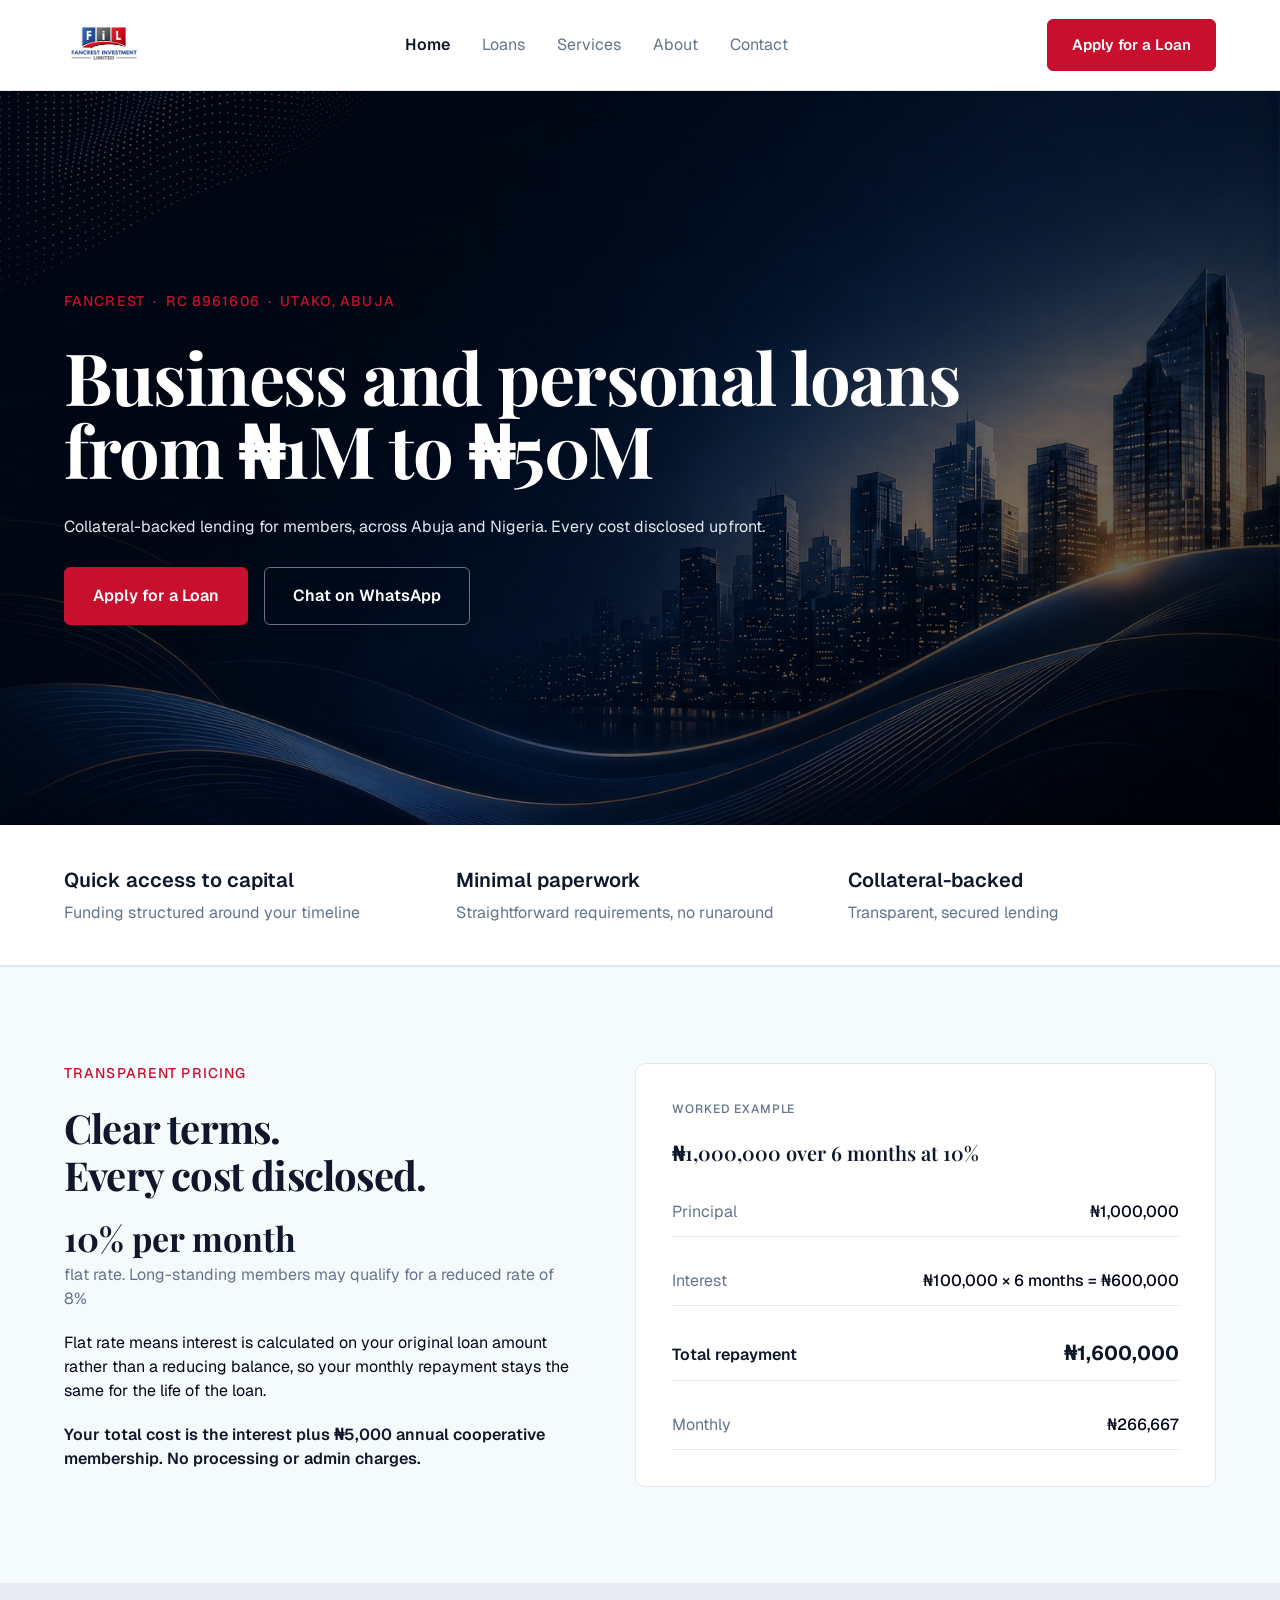
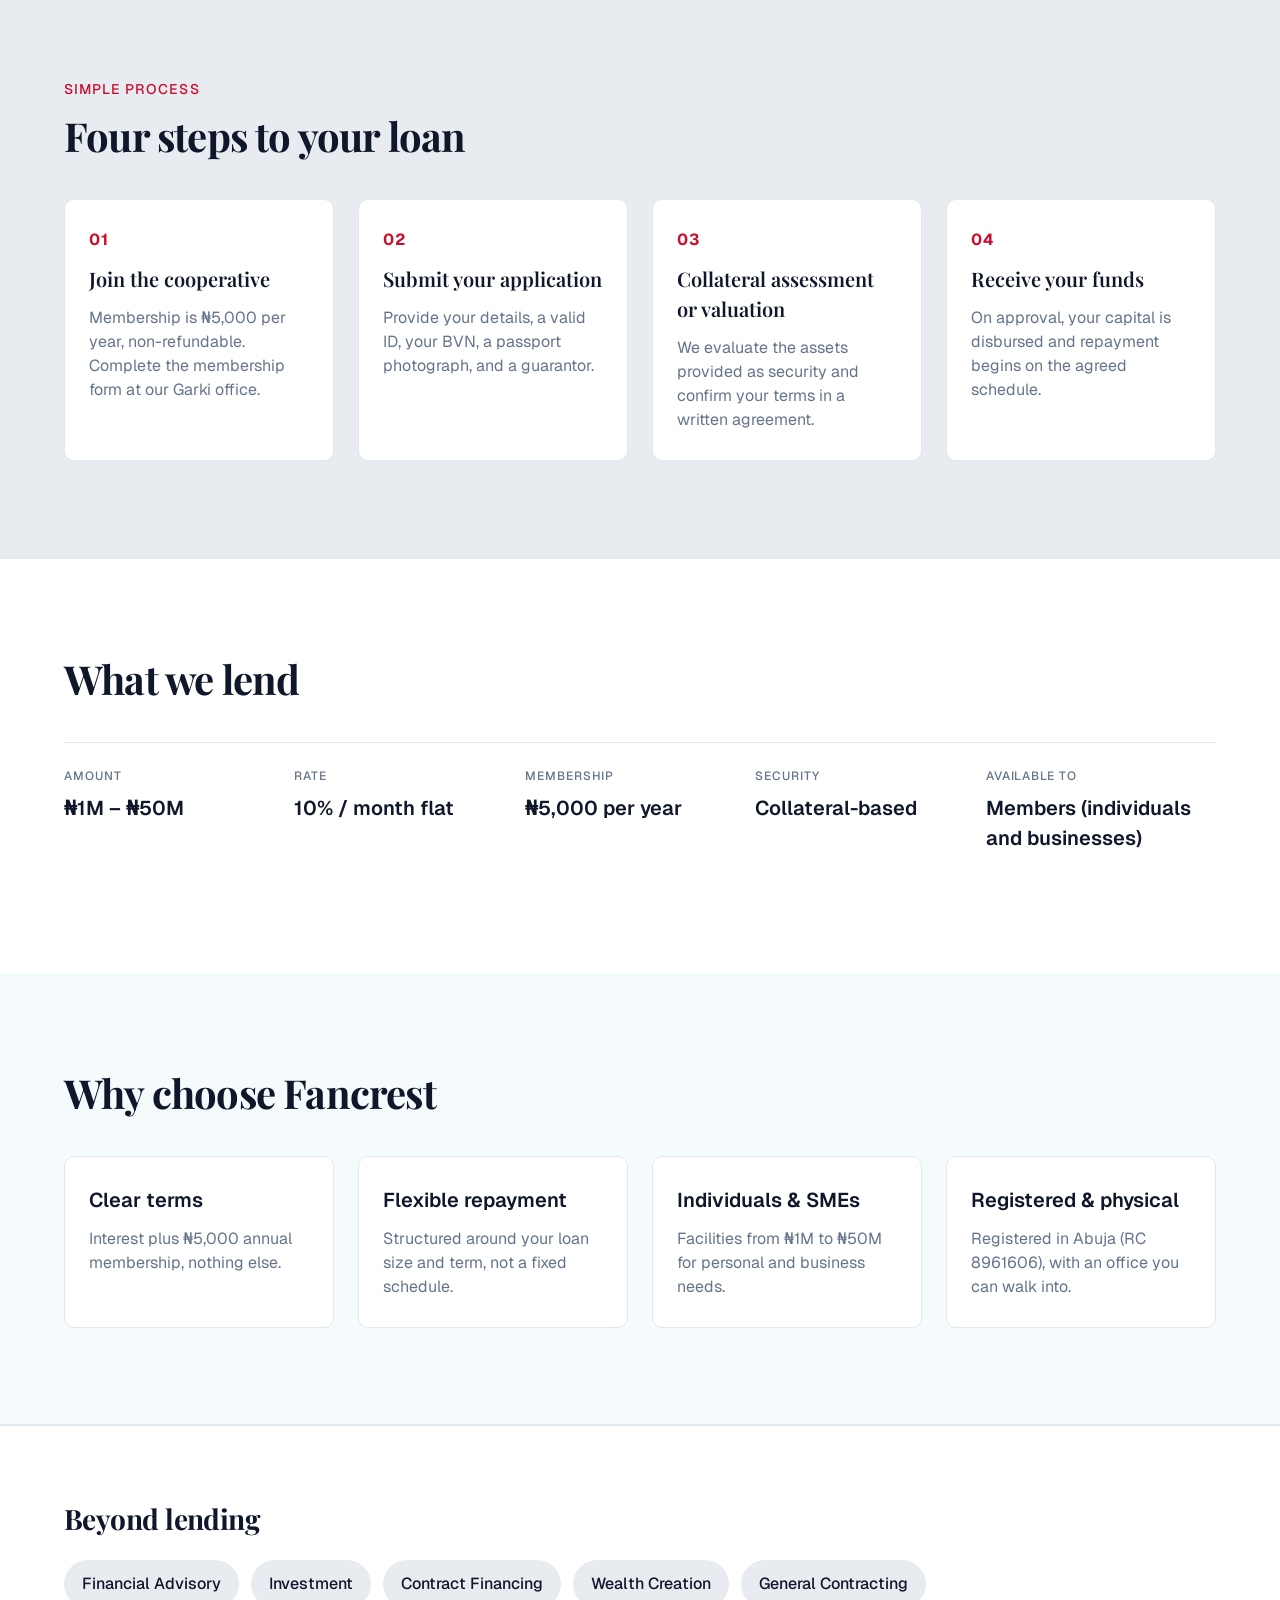
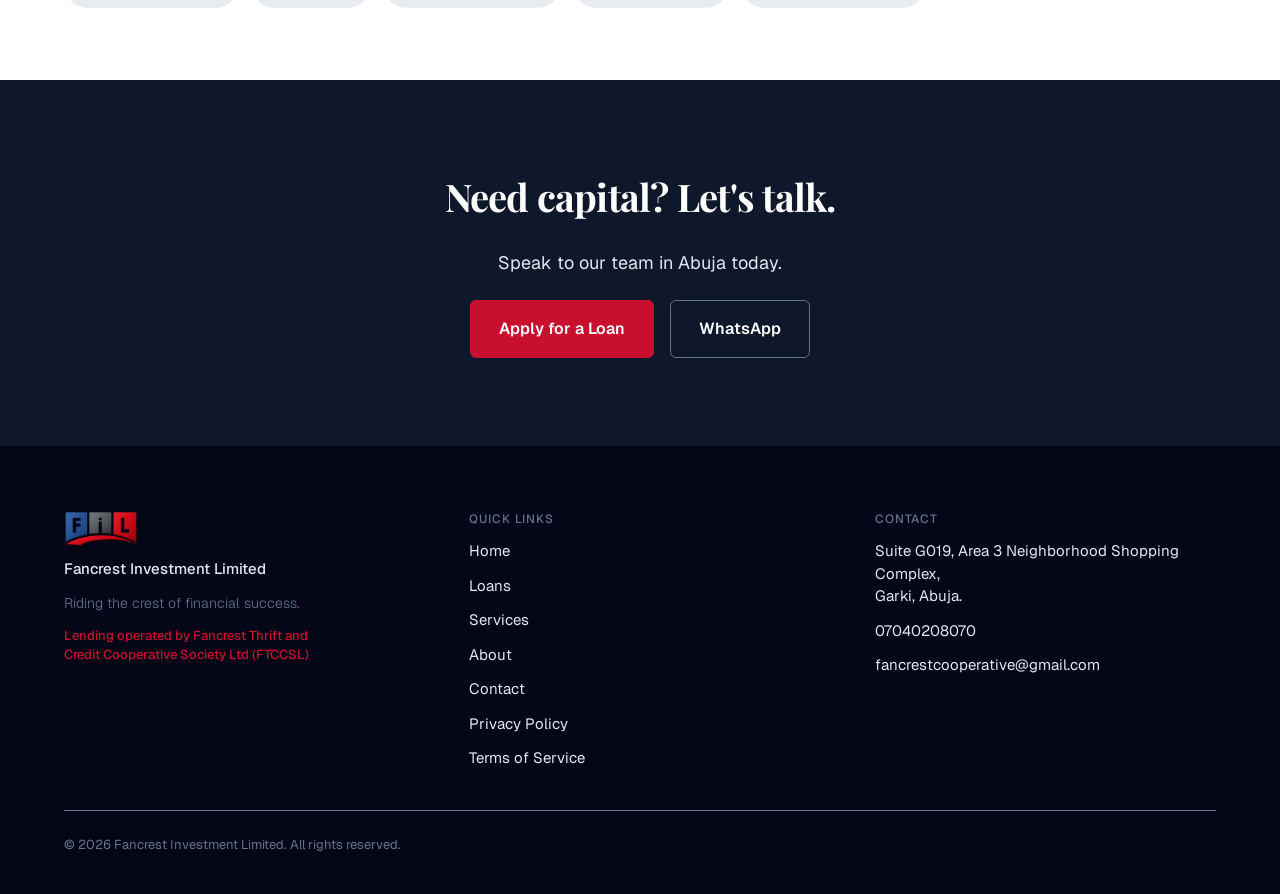
==== commit 29e414fc: "Update contact details, connect form, add privacy and terms" ====
--- a/index.html
+++ b/index.html
@@ -54,7 +54,7 @@
       <p class="hero-sub">Collateral-backed lending for members, across Abuja and Nigeria. Every cost disclosed upfront.</p>
       <div class="btn-row">
         <a class="btn btn-primary" href="contact.html">Apply for a Loan</a>
-        <a class="btn btn-ghost" href="https://wa.me/2347010717665">Chat on WhatsApp</a>
+        <a class="btn btn-ghost" href="https://wa.me/2347040208070">Chat on WhatsApp</a>
       </div>
     </div>
   </section>
@@ -131,7 +131,7 @@
         <div class="card step">
           <p class="step-num">01</p>
           <p class="step-title">Join the cooperative</p>
-          <p class="step-desc">Membership is ₦5,000 per year, non-refundable. Complete the membership form at our Utako office.</p>
+          <p class="step-desc">Membership is ₦5,000 per year, non-refundable. Complete the membership form at our Garki office.</p>
         </div>
         <div class="card step">
           <p class="step-num">02</p>
@@ -229,7 +229,7 @@
       <p class="closing-sub">Speak to our team in Abuja today.</p>
       <div class="btn-row">
         <a class="btn btn-primary" href="contact.html">Apply for a Loan</a>
-        <a class="btn btn-ghost" href="https://wa.me/2347010717665">WhatsApp</a>
+        <a class="btn btn-ghost" href="https://wa.me/2347040208070">WhatsApp</a>
       </div>
     </div>
   </section>
@@ -257,19 +257,18 @@
         <a href="services.html">Services</a>
         <a href="about.html">About</a>
         <a href="contact.html">Contact</a>
-        <a href="#">Privacy Policy</a>
-        <a href="#">Terms of Service</a>
+        <a href="privacy.html">Privacy Policy</a>
+        <a href="terms.html">Terms of Service</a>
       </nav>
 
       <div class="footer-col">
         <p class="overline">CONTACT</p>
         <address class="footer-address">
-          Suite 88, Third Floor, Bef's Plaza,<br>
-          Ajose Adeogun Street, Utako, Abuja.
+          Suite G019, Area 3 Neighborhood Shopping Complex,<br>
+          Garki, Abuja.
         </address>
         <p class="footer-line">
-          <a href="tel:+2347010717665">07010717665</a>&nbsp; ·&nbsp;
-          <a href="tel:+2348033749483">08033749483</a>
+          <a href="tel:+2347040208070">07040208070</a>
         </p>
         <p class="footer-line">
           <a href="mailto:fancrestcooperative@gmail.com">fancrestcooperative@gmail.com</a>
@@ -287,7 +286,7 @@
 <!-- Sticky action bar, mobile only -->
 <div class="mobile-bar">
   <a class="btn btn-primary" href="contact.html">Apply for a Loan</a>
-  <a class="btn btn-outline" href="https://wa.me/2347010717665">WhatsApp</a>
+  <a class="btn btn-outline" href="https://wa.me/2347040208070">WhatsApp</a>
 </div>
 
 <script>
--- a/styles.css
+++ b/styles.css
@@ -1419,6 +1419,11 @@
   color: var(--color-navy);
 }
 
+.enquiry form {
+  width: 100%;
+  margin: 0;
+}
+
 .enquiry fieldset {
   width: 100%;
   margin: 0;
@@ -1465,13 +1470,10 @@
   resize: vertical;
 }
 
-/* The form has no backend yet. Fields are disabled rather than accepting
-   input that would go nowhere — keep them legible, not washed out. */
-.enquiry fieldset[disabled] .input,
-.enquiry fieldset[disabled] .textarea {
-  opacity: 1;
-  color: var(--color-muted-fg);
-  cursor: not-allowed;
+.input:focus,
+.textarea:focus {
+  outline: 2px solid var(--color-red-cta);
+  outline-offset: 1px;
 }
 
 .btn[disabled] {
@@ -1485,7 +1487,8 @@
   font-size: 16px;
 }
 
-.form-note {
+/* Inline callout — used for the WhatsApp alternative on the thank-you page */
+.callout {
   width: 100%;
   padding: 14px 16px;
   background: var(--color-muted);
@@ -1494,7 +1497,7 @@
   color: var(--color-navy);
 }
 
-.form-note a {
+.callout a {
   font-weight: 600;
   color: var(--color-success);
 }
@@ -1521,6 +1524,93 @@
   letter-spacing: 0.7px;
   color: var(--color-muted-fg);
   text-align: center;
+}
+
+/* =====================================================================
+   Utility pages — thank you, privacy, terms
+   Not in Figma: built from the shared nav, hero, footer and tokens.
+   ===================================================================== */
+
+.page-utility {
+  background: var(--color-background);
+  --section-y: 88px;
+}
+
+/* Confirmation block on the thank-you page */
+.confirm {
+  max-width: 640px;
+  margin-inline: auto;
+  display: flex;
+  flex-direction: column;
+  align-items: flex-start;
+  gap: 20px;
+  padding: 40px;
+  background: var(--color-card);
+  border: 1px solid var(--color-border);
+  border-radius: var(--radius-card);
+  box-shadow: var(--shadow-card);
+}
+
+.confirm-title {
+  font-family: var(--font-heading);
+  font-size: 28px;
+  font-weight: 600;
+  color: var(--color-navy);
+}
+
+.confirm-text { color: var(--color-muted-fg); }
+
+/* Long-form legal copy */
+.legal-prose {
+  max-width: 760px;
+  display: flex;
+  flex-direction: column;
+  gap: 16px;
+}
+
+.legal-prose h2 {
+  margin-top: 16px;
+  font-family: var(--font-heading);
+  font-size: 24px;
+  font-weight: 600;
+  color: var(--color-navy);
+}
+
+.legal-prose h2:first-of-type { margin-top: 0; }
+
+.legal-prose p { color: var(--color-foreground); }
+
+.legal-prose ul {
+  display: flex;
+  flex-direction: column;
+  gap: 8px;
+  padding-left: 20px;
+  list-style: disc;
+  color: var(--color-foreground);
+}
+
+/* Unmistakable marker so placeholder copy is never shipped by accident */
+.placeholder {
+  width: 100%;
+  padding: 16px 18px;
+  background: var(--color-muted);
+  border-left: 4px solid var(--color-red-cta);
+  border-radius: var(--radius-btn);
+  font-size: 14px;
+  color: var(--color-navy);
+}
+
+.placeholder strong {
+  display: block;
+  margin-bottom: 4px;
+  letter-spacing: 0.96px;
+  font-size: 12px;
+  text-transform: uppercase;
+}
+
+.legal-updated {
+  font-size: 14px;
+  color: var(--color-muted-fg);
 }
 
 /* =====================================================================
@@ -1851,4 +1941,13 @@
     font-size: 13px;
     letter-spacing: .4px;
   }
-}
+
+  /* ---- Utility pages ---- */
+  .page-utility { --section-y: 56px; }
+
+  .confirm { padding: 24px; gap: 16px; }
+  .confirm-title { font-size: 22px; }
+
+  .legal-prose { gap: 14px; }
+  .legal-prose h2 { font-size: 20px; }
+}
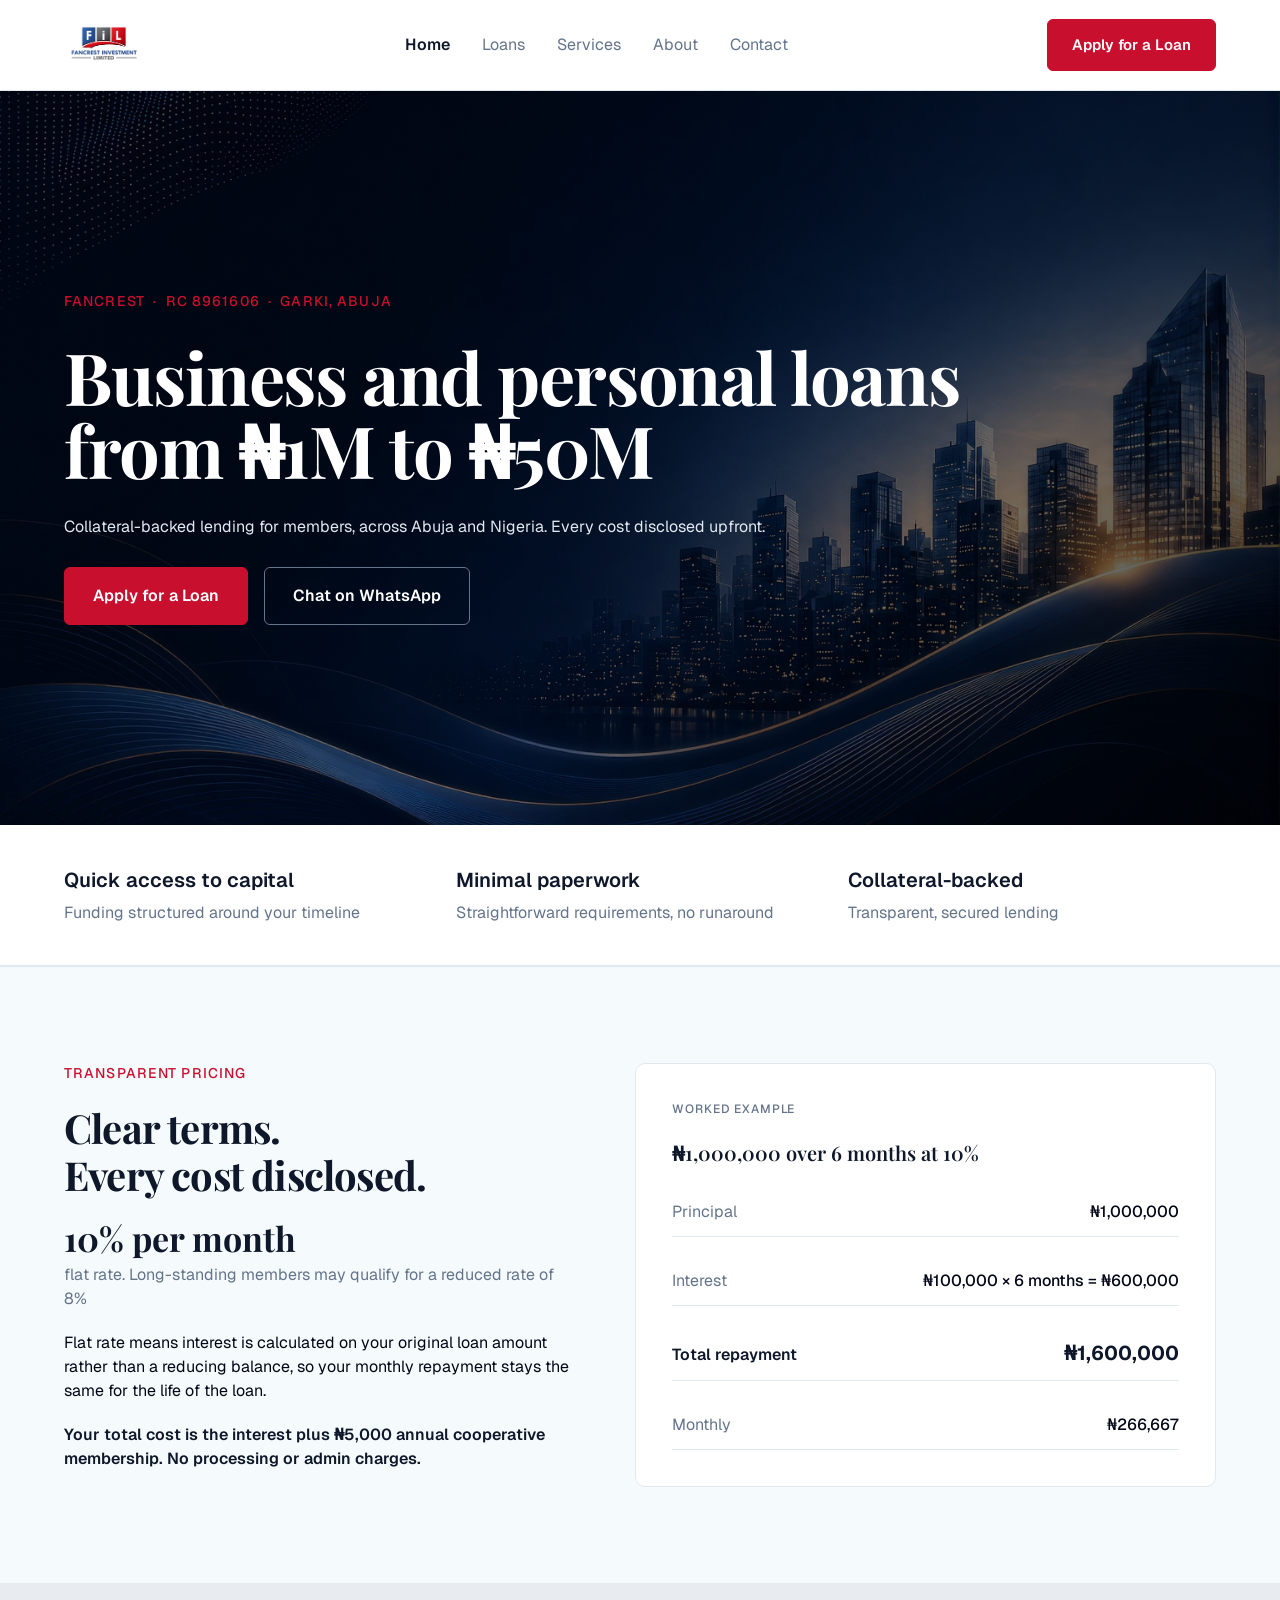
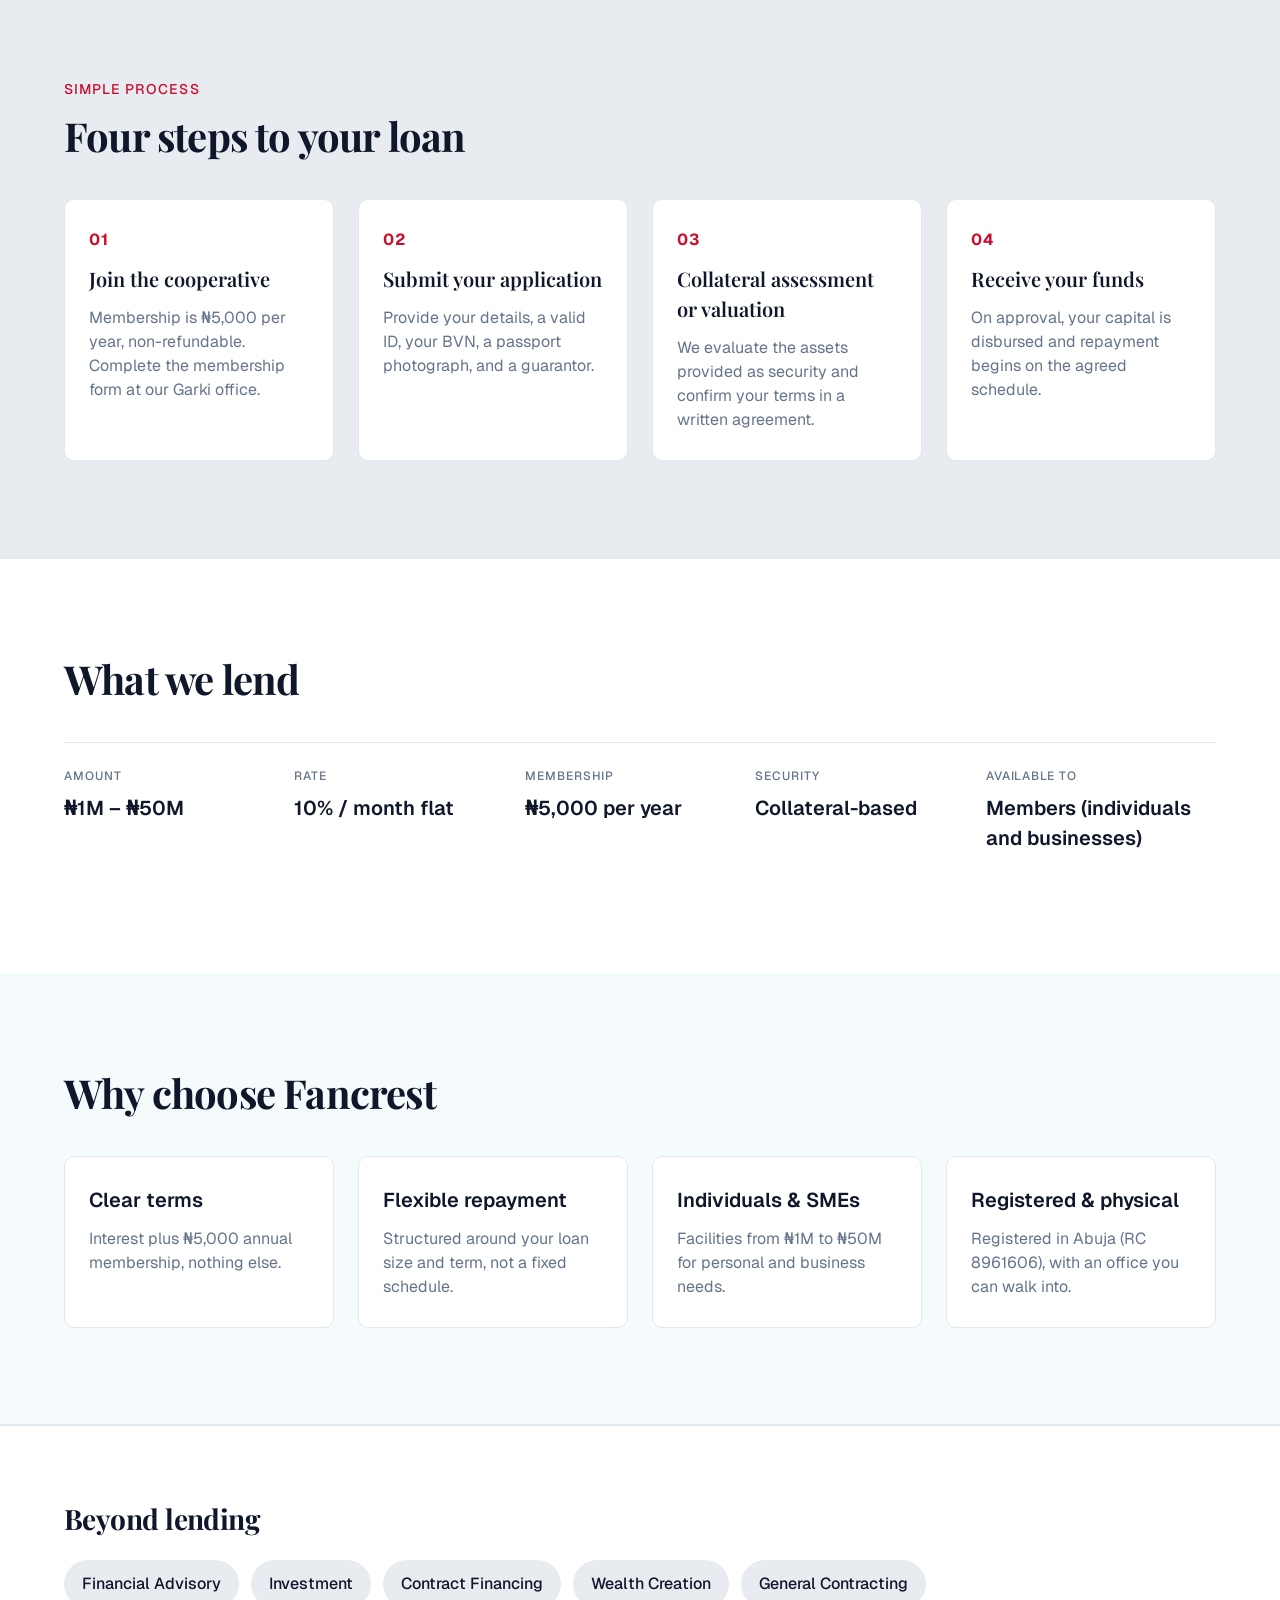
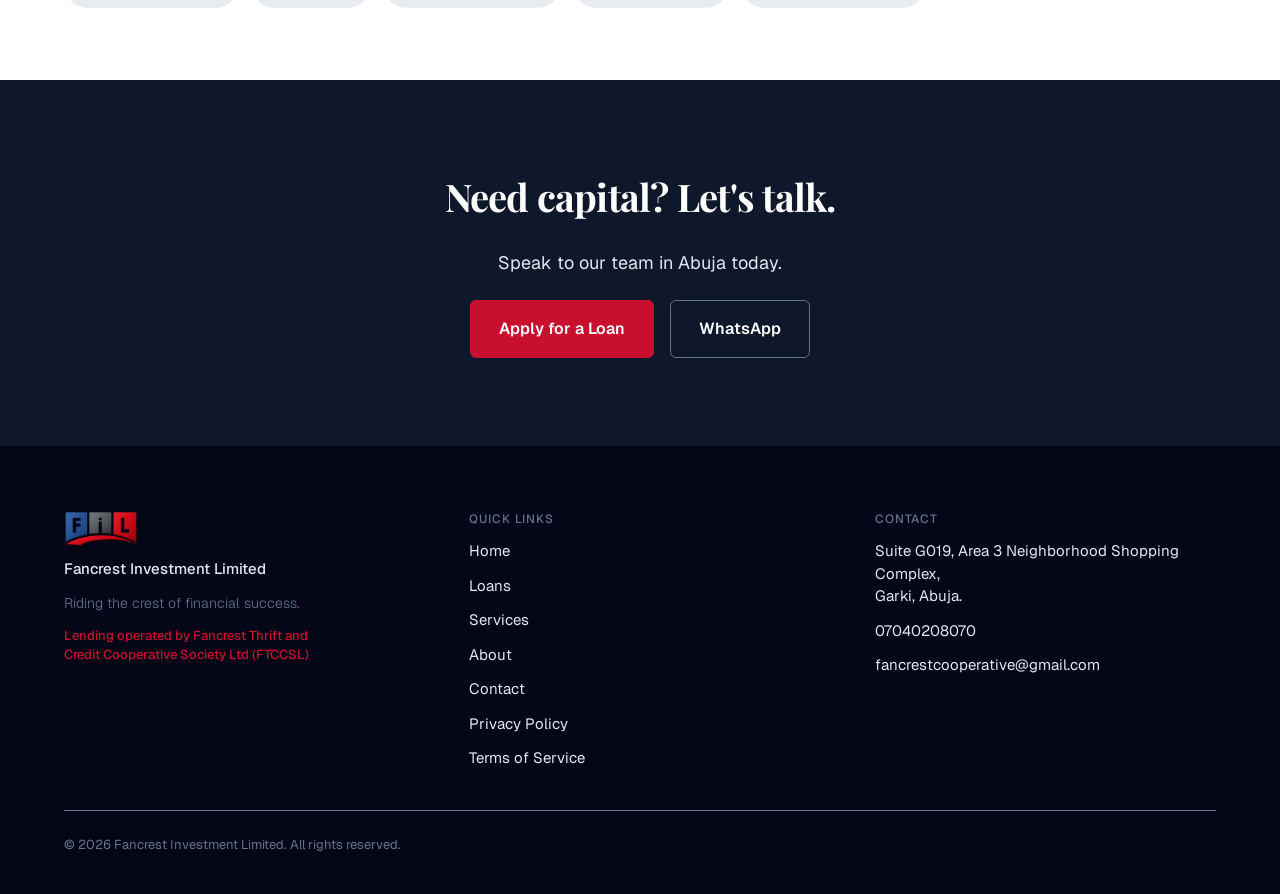
==== commit f6f40b0d: "Update" ====
--- a/index.html
+++ b/index.html
@@ -49,7 +49,7 @@
     </div>
 
     <div class="container hero-inner">
-      <p class="eyebrow eyebrow-on-dark">FANCREST&nbsp; ·&nbsp; RC 8961606&nbsp; ·&nbsp; UTAKO, ABUJA</p>
+      <p class="eyebrow eyebrow-on-dark">FANCREST&nbsp; ·&nbsp; RC 8961606&nbsp; ·&nbsp; GARKI, ABUJA</p>
       <h1 class="hero-title">Business and personal loans from ₦1M to ₦50M</h1>
       <p class="hero-sub">Collateral-backed lending for members, across Abuja and Nigeria. Every cost disclosed upfront.</p>
       <div class="btn-row">
